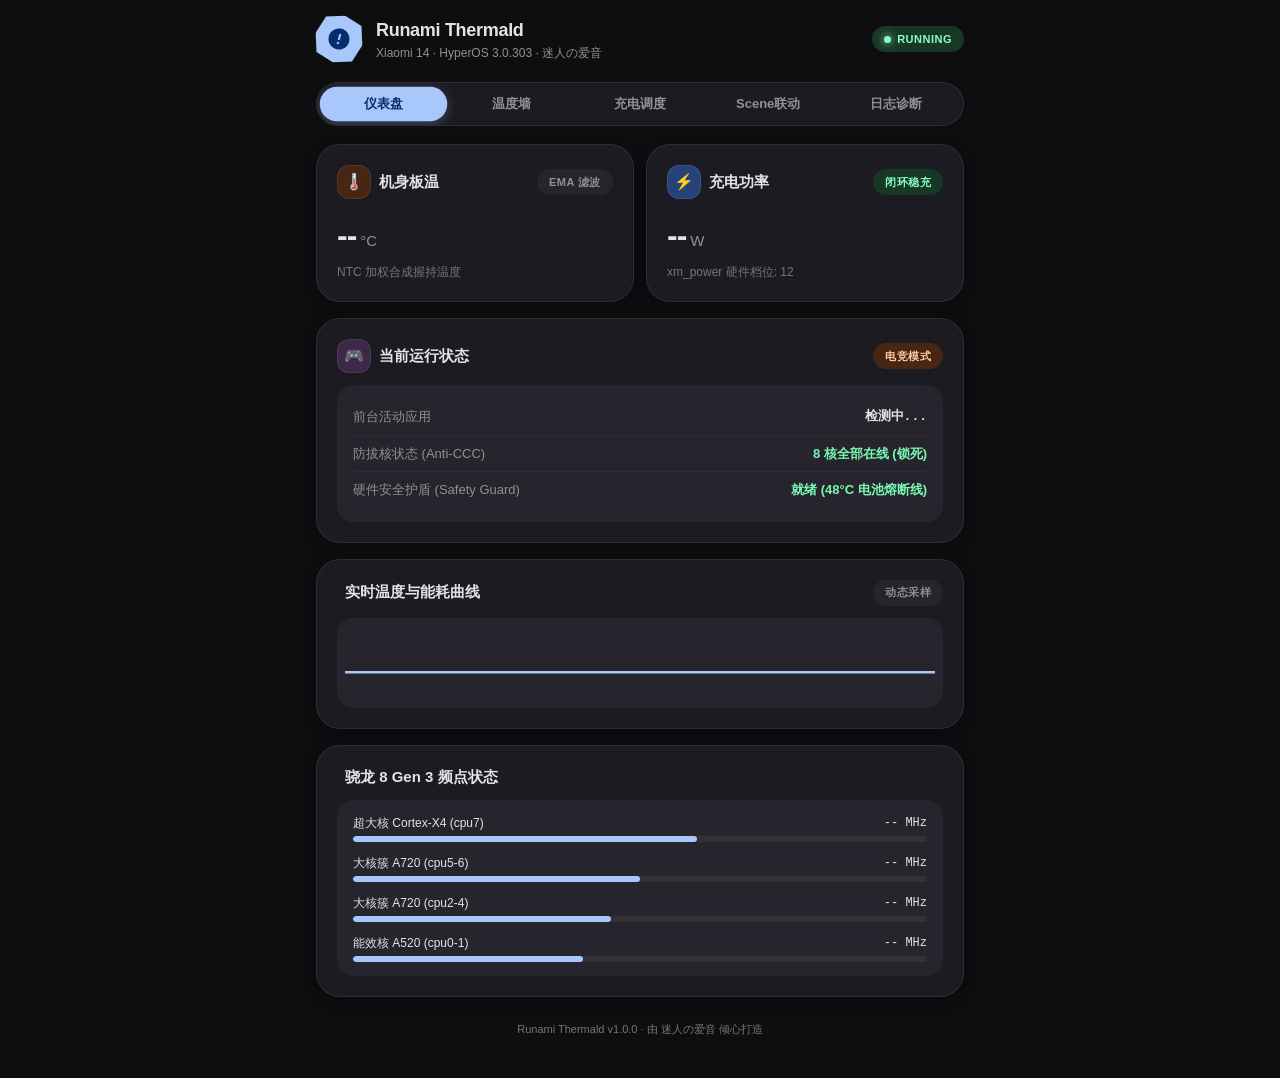
==== webroot/index.html @ 3b826225 "fix: conform to KernelSU webroot standard, update module.prop & README, switch CI to ubuntu-latest w" ====
<!DOCTYPE html>
<html lang="zh-CN">
<head>
  <meta charset="UTF-8">
  <meta name="viewport" content="width=device-width, initial-scale=1.0, maximum-scale=1.0, user-scalable=no, viewport-fit=cover">
  <title>Runami Thermald</title>
  <link rel="stylesheet" href="style.css">
</head>
<body>
  <div class="m3e-shell">
    <!-- 顶栏与品牌区域 -->
    <header class="m3e-header">
      <div class="m3e-brand">
        <div class="m3e-badge active" id="hero-badge">
          <svg class="m3e-icon" viewBox="0 0 24 24" fill="currentColor">
            <path d="M12 2C6.48 2 2 6.48 2 12s4.48 10 10 10 10-4.48 10-10S17.52 2 12 2zm1 15h-2v-2h2v2zm0-4h-2V7h2v6z"/>
          </svg>
        </div>
        <div class="m3e-titles">
          <div class="m3e-app-title">Runami Thermald</div>
          <div class="m3e-app-subtitle">Xiaomi 14 · HyperOS 3.0.303 · 迷人の爱音</div>
        </div>
      </div>
      <div class="m3e-chip ok" id="daemon-chip">
        <span class="m3e-dot"></span>
        <span class="m3e-chip-text" id="daemon-chip-text">RUNNING</span>
      </div>
    </header>

    <!-- M3 Expressive 互联导航药丸组 -->
    <nav class="m3e-connected-group nav-group">
      <button class="m3e-connected-btn active" data-tab="dashboard">仪表盘</button>
      <button class="m3e-connected-btn" data-tab="profiles">温度墙</button>
      <button class="m3e-connected-btn" data-tab="charging">充电调度</button>
      <button class="m3e-connected-btn" data-tab="scene">Scene联动</button>
      <button class="m3e-connected-btn" data-tab="logs">日志诊断</button>
    </nav>

    <!-- 选项卡 1: 仪表盘 -->
    <section class="m3e-tab-content active" id="tab-dashboard">
      <!-- 状态概览多重卡片 -->
      <div class="m3e-grid">
        <div class="m3e-card">
          <div class="m3e-card-header">
            <div class="m3e-badge small warm">🌡️</div>
            <div class="m3e-card-title">机身板温</div>
            <div class="m3e-chip idle" id="board-temp-chip">EMA 滤波</div>
          </div>
          <div class="m3e-metric">
            <span class="m3e-metric-val" id="val-board-temp">--</span>
            <span class="m3e-metric-unit">°C</span>
          </div>
          <div class="m3e-card-sub" id="board-temp-sub">NTC 加权合成握持温度</div>
        </div>

        <div class="m3e-card">
          <div class="m3e-card-header">
            <div class="m3e-badge small blue">⚡</div>
            <div class="m3e-card-title">充电功率</div>
            <div class="m3e-chip ok" id="charge-state-chip">闭环稳充</div>
          </div>
          <div class="m3e-metric">
            <span class="m3e-metric-val" id="val-charge-watts">--</span>
            <span class="m3e-metric-unit">W</span>
          </div>
          <div class="m3e-card-sub" id="charge-gear-sub">xm_power 硬件档位: 12</div>
        </div>
      </div>

      <!-- 实时状态与 Top-App 宽卡片 -->
      <div class="m3e-card">
        <div class="m3e-card-header">
          <div class="m3e-badge small purple">🎮</div>
          <div class="m3e-card-title">当前运行状态</div>
          <div class="m3e-chip warn" id="profile-chip">电竞模式</div>
        </div>
        <div class="m3e-block">
          <div class="m3e-row">
            <span class="m3e-row-label">前台活动应用</span>
            <span class="m3e-row-value mono" id="val-top-app">检测中...</span>
          </div>
          <div class="m3e-row">
            <span class="m3e-row-label">防拔核状态 (Anti-CCC)</span>
            <span class="m3e-row-value ok-text" id="val-cores-status">8 核全部在线 (锁死)</span>
          </div>
          <div class="m3e-row">
            <span class="m3e-row-label">硬件安全护盾 (Safety Guard)</span>
            <span class="m3e-row-value ok-text" id="val-guard-status">就绪 (48°C 电池熔断线)</span>
          </div>
        </div>
      </div>

      <!-- 实时温度与功率动态趋势 -->
      <div class="m3e-card">
        <div class="m3e-card-header">
          <div class="m3e-card-title">实时温度与能耗曲线</div>
          <div class="m3e-chip idle">动态采样</div>
        </div>
        <div class="m3e-chart-container">
          <svg class="m3e-chart" id="trend-chart" viewBox="0 0 300 80" preserveAspectRatio="none">
            <path class="m3e-chart-area" id="chart-area" d="M0,80 L0,50 L300,50 L300,80 Z"/>
            <path class="m3e-chart-line" id="chart-line" d="M0,50 L300,50"/>
          </svg>
        </div>
      </div>

      <!-- CPU 各簇频点监控 -->
      <div class="m3e-card">
        <div class="m3e-card-header">
          <div class="m3e-card-title">骁龙 8 Gen 3 频点状态</div>
        </div>
        <div class="m3e-block">
          <div class="m3e-bar-row">
            <div class="m3e-bar-info">
              <span>超大核 Cortex-X4 (cpu7)</span>
              <span class="mono" id="freq-cpu7">-- MHz</span>
            </div>
            <div class="m3e-progress"><div class="m3e-progress-bar" id="bar-cpu7" style="width: 60%"></div></div>
          </div>
          <div class="m3e-bar-row">
            <div class="m3e-bar-info">
              <span>大核簇 A720 (cpu5-6)</span>
              <span class="mono" id="freq-cpu5">-- MHz</span>
            </div>
            <div class="m3e-progress"><div class="m3e-progress-bar" id="bar-cpu5" style="width: 50%"></div></div>
          </div>
          <div class="m3e-bar-row">
            <div class="m3e-bar-info">
              <span>大核簇 A720 (cpu2-4)</span>
              <span class="mono" id="freq-cpu2">-- MHz</span>
            </div>
            <div class="m3e-progress"><div class="m3e-progress-bar" id="bar-cpu2" style="width: 45%"></div></div>
          </div>
          <div class="m3e-bar-row">
            <div class="m3e-bar-info">
              <span>能效核 A520 (cpu0-1)</span>
              <span class="mono" id="freq-cpu0">-- MHz</span>
            </div>
            <div class="m3e-progress"><div class="m3e-progress-bar" id="bar-cpu0" style="width: 40%"></div></div>
          </div>
        </div>
      </div>
    </section>

    <!-- 选项卡 2: 分态温度墙 -->
    <section class="m3e-tab-content" id="tab-profiles">
      <div class="m3e-card">
        <div class="m3e-card-header">
          <div class="m3e-badge small purple">🛡️</div>
          <div class="m3e-card-title">独立温度墙方案</div>
        </div>
        <p class="m3e-card-desc">为不同屏幕与充电状态定制独立的起降温控阈值，彻底解决传统温控一刀切导致的日常卡顿与发热困境。</p>
        
        <div class="m3e-connected-group profile-select-group">
          <button class="m3e-connected-btn active" data-profile="screen_on_game">游戏独立</button>
          <button class="m3e-connected-btn" data-profile="screen_on_daily">亮屏日常</button>
          <button class="m3e-connected-btn" data-profile="screen_on_charge">亮屏充电</button>
          <button class="m3e-connected-btn" data-profile="screen_off_charge">熄屏快充</button>
          <button class="m3e-connected-btn" data-profile="screen_off_idle">熄屏休眠</button>
        </div>

        <div class="m3e-block" style="margin-top: 16px;">
          <div class="m3e-slider-header">
            <span class="m3e-row-label">起控温度墙阈值 (Trip Temp)</span>
            <span class="m3e-row-value highlight mono" id="profile-trip-display">52 °C</span>
          </div>
          <input type="range" class="m3e-slider" id="profile-trip-slider" min="40" max="55" step="1" value="52">

          <div class="m3e-slider-header" style="margin-top: 14px;">
            <span class="m3e-row-label">解除回差死区 (Clear Hysteresis)</span>
            <span class="m3e-row-value mono" id="profile-hysteresis-display">3 °C</span>
          </div>
          <input type="range" class="m3e-slider" id="profile-hysteresis-slider" min="1" max="5" step="1" value="3">

          <div class="m3e-switch-row" style="margin-top: 16px;">
            <div class="m3e-switch-info">
              <div class="m3e-switch-title">锁定 8 核全在线 (防拔核)</div>
              <div class="m3e-switch-desc">彻底粉碎 50°C 离线超大核与大核的 MONITOR-CCC 逻辑</div>
            </div>
            <label class="m3e-switch">
              <input type="checkbox" id="profile-lock-cores" checked>
              <span class="m3e-slider-pill"></span>
            </label>
          </div>

          <button class="m3e-action-btn primary" id="btn-save-profile" style="margin-top: 20px;">
            保存并热重载到当前方案
          </button>
        </div>
      </div>
    </section>

    <!-- 选项卡 3: 充电调度 -->
    <section class="m3e-tab-content" id="tab-charging">
      <div class="m3e-card">
        <div class="m3e-card-header">
          <div class="m3e-badge small blue">⚡</div>
          <div class="m3e-card-title">xm_power 充电闭环稳充</div>
        </div>
        <p class="m3e-card-desc">接管底层硬件充电档位，解除官方亮屏断崖式降流，通过动态功率闭环将充电速度平稳在指定瓦特区间。</p>

        <div class="m3e-block">
          <div class="m3e-switch-row">
            <div class="m3e-switch-info">
              <div class="m3e-switch-title">启用功率闭环调控</div>
              <div class="m3e-switch-desc">写入 wired_thermal_remove 并微调 wired_ctrl_limit</div>
            </div>
            <label class="m3e-switch">
              <input type="checkbox" id="charge-control-switch" checked>
              <span class="m3e-slider-pill"></span>
            </label>
          </div>

          <div class="m3e-section-title" style="margin-top: 16px;">目标充入功率档位</div>
          <div class="m3e-connected-group wattage-group">
            <button class="m3e-connected-btn" data-watts="18">18W 冰凉</button>
            <button class="m3e-connected-btn" data-watts="27">27W 均衡</button>
            <button class="m3e-connected-btn" data-watts="33">33W 稳充</button>
            <button class="m3e-connected-btn active" data-watts="45">45W 极速</button>
            <button class="m3e-connected-btn" data-watts="67">67W 澎湃</button>
            <button class="m3e-connected-btn" data-watts="90">90W 全速</button>
          </div>

          <div class="m3e-row" style="margin-top: 16px;">
            <span class="m3e-row-label">电池高温退让警戒线</span>
            <span class="m3e-row-value mono">46 °C (自动降档防鼓包)</span>
          </div>
        </div>
      </div>
    </section>

    <!-- 选项卡 4: Scene 游戏联动 -->
    <section class="m3e-tab-content" id="tab-scene">
      <div class="m3e-card">
        <div class="m3e-card-header">
          <div class="m3e-badge small warm">🎮</div>
          <div class="m3e-card-title">Scene 游戏库自动感知</div>
        </div>
        <p class="m3e-card-desc">自动读取 Scene（com.omarea.vtools）的游戏标记，启动游戏瞬间（0.3s内）切入独立电竞温度墙，退出后 5 秒防抖回退。</p>

        <div class="m3e-block">
          <div class="m3e-row">
            <span class="m3e-row-label">Scene 配置路径</span>
            <span class="m3e-row-value mono">shared_prefs/games.xml</span>
          </div>
          <div class="m3e-row">
            <span class="m3e-row-label">当前识别游戏总数</span>
            <span class="m3e-row-value highlight mono" id="scene-game-count">-- 款</span>
          </div>
        </div>

        <div class="m3e-section-title" style="margin-top: 16px;">已激活的游戏列表</div>
        <div class="m3e-chips-cloud" id="scene-games-list">
          <!-- 动态渲染游戏药丸 -->
          <span class="m3e-chip idle">正在读取 Scene 游戏库...</span>
        </div>
      </div>
    </section>

    <!-- 选项卡 5: 日志诊断 -->
    <section class="m3e-tab-content" id="tab-logs">
      <div class="m3e-card">
        <div class="m3e-card-header">
          <div class="m3e-card-title">守护日志与节点诊断</div>
          <button class="m3e-btn-icon" id="btn-refresh-log">🔄</button>
        </div>
        <div class="m3e-terminal" id="log-terminal">
正在读取运行日志...
        </div>
        <div class="m3e-row" style="margin-top: 12px; gap: 8px;">
          <button class="m3e-action-btn secondary" id="btn-diagnose">一键节点自检</button>
          <button class="m3e-action-btn danger" id="btn-restore-stock">紧急恢复官方温控</button>
        </div>
      </div>
    </section>

    <!-- 底部状态与版权 -->
    <footer class="m3e-footer">
      <span>Runami Thermald v1.0.0 · 由 迷人の爱音 倾心打造</span>
    </footer>
  </div>

  <script src="app.js"></script>
</body>
</html>
---- webroot/style.css ----
/* Runami Thermald - Material 3 Expressive (M3E) 专属样式表 */
/* 灵感参考: Google M3 Expressive 规范 & FlClash 架构 */

:root {
  --m3e-spring: cubic-bezier(0.34, 1.56, 0.64, 1);
  --m3e-standard-curve: cubic-bezier(0.2, 0.0, 0, 1.0);
  
  /* M3E 色系 */
  --m3e-bg: #0e0e11;
  --m3e-surface: #141318;
  --m3e-surface-card: #1d1b22;
  --m3e-surface-block: #26242c;
  --m3e-surface-border: rgba(255, 255, 255, 0.08);
  
  --m3e-primary: #a8c7fa;
  --m3e-on-primary: #062e6f;
  --m3e-primary-container: #264379;
  
  --m3e-ok: #79f8b4;
  --m3e-ok-container: #173826;
  --m3e-on-ok-container: #8cfdc0;
  
  --m3e-warn: #ffb68c;
  --m3e-warn-container: #472613;
  --m3e-on-warn-container: #ffcca8;
  
  --m3e-danger: #ffb4ab;
  --m3e-danger-container: #531c19;
  --m3e-on-danger-container: #ffdad6;
  
  --m3e-text-main: #e6e1e5;
  --m3e-text-muted: #938f94;
  --m3e-text-sub: #787579;
  
  --radius-card: 24px;
  --radius-block: 16px;
  --radius-pill: 9999px;
}

* {
  box-sizing: border-box;
  margin: 0;
  padding: 0;
  -webkit-tap-highlight-color: transparent;
  user-select: none;
}

body {
  background-color: var(--m3e-bg);
  color: var(--m3e-text-main);
  font-family: -apple-system, BlinkMacSystemFont, "Segoe UI", Roboto, "PingFang SC", "Noto Sans CJK SC", sans-serif;
  line-height: 1.5;
  font-size: 14px;
  overflow-x: hidden;
}

.mono {
  font-family: "JetBrains Mono", Consolas, monospace;
  font-variant-numeric: tabular-nums;
}

.m3e-shell {
  max-width: 680px;
  margin: 0 auto;
  padding: 16px 16px 40px;
}

/* 顶栏 */
.m3e-header {
  display: flex;
  align-items: center;
  justify-content: space-between;
  margin-bottom: 20px;
}

.m3e-brand {
  display: flex;
  align-items: center;
  gap: 14px;
}

/* M3E 状态形变徽章 (FlClash Cookie-6 形变) */
.m3e-badge {
  width: 46px;
  height: 46px;
  border-radius: 50%;
  background: var(--m3e-surface-card);
  color: var(--m3e-text-muted);
  display: flex;
  align-items: center;
  justify-content: center;
  transition: all 0.4s var(--m3e-spring);
  border: 1px solid var(--m3e-surface-border);
}

.m3e-badge.active {
  background: var(--m3e-primary);
  color: var(--m3e-on-primary);
  /* M3 Expressive Cookie-6 多边形形变 */
  clip-path: polygon(50% 0%, 88% 12%, 100% 50%, 88% 88%, 50% 100%, 12% 88%, 0% 50%, 12% 12%);
  border-radius: 0;
  transform: rotate(15deg) scale(1.05);
  box-shadow: 0 4px 16px rgba(168, 199, 250, 0.35);
}

.m3e-badge.small {
  width: 34px;
  height: 34px;
  font-size: 16px;
  border-radius: 12px;
}
.m3e-badge.small.warm { background: var(--m3e-warn-container); color: var(--m3e-warn); }
.m3e-badge.small.blue { background: var(--m3e-primary-container); color: var(--m3e-primary); }
.m3e-badge.small.purple { background: #3c2949; color: #deb8f5; }

.m3e-icon {
  width: 24px;
  height: 24px;
}

.m3e-app-title {
  font-size: 18px;
  font-weight: 700;
  letter-spacing: -0.3px;
  color: var(--m3e-text-main);
}

.m3e-app-subtitle {
  font-size: 12px;
  color: var(--m3e-text-muted);
}

/* M3E 状态指示胶囊 (DashboardChip) */
.m3e-chip {
  display: inline-flex;
  align-items: center;
  gap: 6px;
  height: 26px;
  padding: 0 12px;
  border-radius: var(--radius-pill);
  font-size: 11px;
  font-weight: 700;
  letter-spacing: 0.5px;
  font-variant-numeric: tabular-nums;
}

.m3e-chip.ok { background: var(--m3e-ok-container); color: var(--m3e-on-ok-container); }
.m3e-chip.warn { background: var(--m3e-warn-container); color: var(--m3e-on-warn-container); }
.m3e-chip.idle { background: var(--m3e-surface-block); color: var(--m3e-text-muted); }

.m3e-dot {
  width: 7px;
  height: 7px;
  border-radius: 50%;
  background-color: currentColor;
  box-shadow: 0 0 8px currentColor;
  animation: pulse-dot 1.8s infinite;
}

@keyframes pulse-dot {
  0%, 100% { opacity: 1; transform: scale(1); }
  50% { opacity: 0.4; transform: scale(0.85); }
}

/* M3 Expressive 互联药丸组 (Connected Pill Group) */
.m3e-connected-group {
  display: flex;
  background: var(--m3e-surface-card);
  border-radius: var(--radius-pill);
  padding: 4px;
  gap: 3px;
  margin-bottom: 18px;
  border: 1px solid var(--m3e-surface-border);
  overflow-x: auto;
  scrollbar-width: none;
}
.m3e-connected-group::-webkit-scrollbar { display: none; }

.m3e-connected-btn {
  flex: 1;
  min-width: fit-content;
  border: none;
  background: transparent;
  color: var(--m3e-text-muted);
  padding: 8px 14px;
  font-size: 13px;
  font-weight: 600;
  border-radius: 8px;
  cursor: pointer;
  white-space: nowrap;
  transition: all 0.25s var(--m3e-standard-curve);
}

.m3e-connected-btn:active {
  transform: scale(0.94);
}

.m3e-connected-btn.active {
  background: var(--m3e-primary);
  color: var(--m3e-on-primary);
  border-radius: var(--radius-pill);
  box-shadow: 0 3px 10px rgba(168, 199, 250, 0.25);
  transform: scale(1.02);
}

/* 卡片布局 (DashboardCard) */
.m3e-card {
  background: var(--m3e-surface-card);
  border-radius: var(--radius-card);
  padding: 20px;
  margin-bottom: 16px;
  border: 1px solid var(--m3e-surface-border);
  box-shadow: 0 4px 16px rgba(0, 0, 0, 0.3);
}

.m3e-grid {
  display: grid;
  grid-template-columns: repeat(2, 1fr);
  gap: 12px;
}

.m3e-card-header {
  display: flex;
  align-items: center;
  justify-content: space-between;
  margin-bottom: 12px;
}

.m3e-card-title {
  font-size: 15px;
  font-weight: 600;
  flex: 1;
  margin-left: 8px;
  color: var(--m3e-text-main);
}

.m3e-card-desc {
  font-size: 12px;
  color: var(--m3e-text-muted);
  margin-bottom: 14px;
  line-height: 1.6;
}

.m3e-metric {
  display: flex;
  align-items: baseline;
  gap: 4px;
  margin-bottom: 4px;
}

.m3e-metric-val {
  font-size: 32px;
  font-weight: 700;
  font-variant-numeric: tabular-nums;
  letter-spacing: -1px;
}

.m3e-metric-unit {
  font-size: 15px;
  color: var(--m3e-text-muted);
  font-weight: 500;
}

.m3e-card-sub {
  font-size: 12px;
  color: var(--m3e-text-sub);
}

/* 卡片内分色阶块 (DashboardBlock) */
.m3e-block {
  background: var(--m3e-surface-block);
  border-radius: var(--radius-block);
  padding: 14px 16px;
}

.m3e-row {
  display: flex;
  align-items: center;
  justify-content: space-between;
  padding: 8px 0;
  border-bottom: 1px solid rgba(255, 255, 255, 0.04);
}
.m3e-row:last-child { border-bottom: none; }

.m3e-row-label { color: var(--m3e-text-muted); font-size: 13px; }
.m3e-row-value { font-weight: 600; font-size: 13px; }
.m3e-row-value.highlight { color: var(--m3e-primary); }
.m3e-row-value.ok-text { color: var(--m3e-ok); }

/* SVG 动态曲线图 */
.m3e-chart-container {
  height: 90px;
  background: var(--m3e-surface-block);
  border-radius: var(--radius-block);
  padding: 8px;
  display: flex;
  align-items: center;
}

.m3e-chart {
  width: 100%;
  height: 100%;
}

.m3e-chart-line {
  fill: none;
  stroke: var(--m3e-primary);
  stroke-width: 2.5;
  stroke-linecap: round;
  transition: d 0.4s ease;
}

.m3e-chart-area {
  fill: url(#chart-gradient);
  opacity: 0.25;
  transition: d 0.4s ease;
}

/* 进度条与频率 */
.m3e-bar-row {
  margin-bottom: 12px;
}
.m3e-bar-row:last-child { margin-bottom: 0; }

.m3e-bar-info {
  display: flex;
  justify-content: space-between;
  font-size: 12px;
  margin-bottom: 4px;
}

.m3e-progress {
  height: 6px;
  background: rgba(255, 255, 255, 0.06);
  border-radius: var(--radius-pill);
  overflow: hidden;
}

.m3e-progress-bar {
  height: 100%;
  background: var(--m3e-primary);
  border-radius: var(--radius-pill);
  transition: width 0.3s ease;
}

/* 滑块与开关 */
.m3e-slider-header {
  display: flex;
  justify-content: space-between;
  align-items: center;
  margin-bottom: 6px;
}

.m3e-slider {
  width: 100%;
  accent-color: var(--m3e-primary);
  height: 8px;
  border-radius: var(--radius-pill);
  background: rgba(255, 255, 255, 0.08);
  outline: none;
  cursor: pointer;
}

.m3e-switch-row {
  display: flex;
  align-items: center;
  justify-content: space-between;
}

.m3e-switch-title { font-size: 14px; font-weight: 600; }
.m3e-switch-desc { font-size: 12px; color: var(--m3e-text-muted); }

.m3e-switch {
  position: relative;
  display: inline-block;
  width: 48px;
  height: 28px;
}

.m3e-switch input { opacity: 0; width: 0; height: 0; }

.m3e-slider-pill {
  position: absolute;
  cursor: pointer;
  inset: 0;
  background-color: var(--m3e-surface-card);
  border: 1px solid var(--m3e-surface-border);
  transition: 0.3s var(--m3e-spring);
  border-radius: var(--radius-pill);
}

.m3e-slider-pill:before {
  position: absolute;
  content: "";
  height: 20px;
  width: 20px;
  left: 3px;
  bottom: 3px;
  background-color: var(--m3e-text-muted);
  transition: 0.3s var(--m3e-spring);
  border-radius: 50%;
}

input:checked + .m3e-slider-pill {
  background-color: var(--m3e-primary);
}

input:checked + .m3e-slider-pill:before {
  transform: translateX(20px);
  background-color: var(--m3e-on-primary);
}

/* 按钮 */
.m3e-action-btn {
  width: 100%;
  padding: 12px 18px;
  border-radius: var(--radius-pill);
  font-size: 14px;
  font-weight: 700;
  border: none;
  cursor: pointer;
  transition: all 0.2s var(--m3e-spring);
}
.m3e-action-btn:active { transform: scale(0.96); }
.m3e-action-btn.primary { background: var(--m3e-primary); color: var(--m3e-on-primary); }
.m3e-action-btn.secondary { background: var(--m3e-surface-block); color: var(--m3e-text-main); }
.m3e-action-btn.danger { background: var(--m3e-danger-container); color: var(--m3e-on-danger-container); }

.m3e-btn-icon {
  background: var(--m3e-surface-block);
  border: none;
  border-radius: 50%;
  width: 32px;
  height: 32px;
  cursor: pointer;
}

/* Scene 游戏药丸云 */
.m3e-chips-cloud {
  display: flex;
  flex-wrap: wrap;
  gap: 8px;
  margin-top: 10px;
}

/* 终端日志 */
.m3e-terminal {
  background: #08080a;
  border-radius: var(--radius-block);
  padding: 12px;
  font-family: "JetBrains Mono", Consolas, monospace;
  font-size: 11px;
  color: #79f8b4;
  height: 220px;
  overflow-y: auto;
  white-space: pre-wrap;
  word-break: break-all;
  border: 1px solid var(--m3e-surface-border);
}

.m3e-tab-content {
  display: none;
}
.m3e-tab-content.active {
  display: block;
  animation: fadeIn 0.25s ease;
}

@keyframes fadeIn {
  from { opacity: 0; transform: translateY(6px); }
  to { opacity: 1; transform: translateY(0); }
}

.m3e-footer {
  text-align: center;
  font-size: 11px;
  color: var(--m3e-text-sub);
  margin-top: 24px;
}
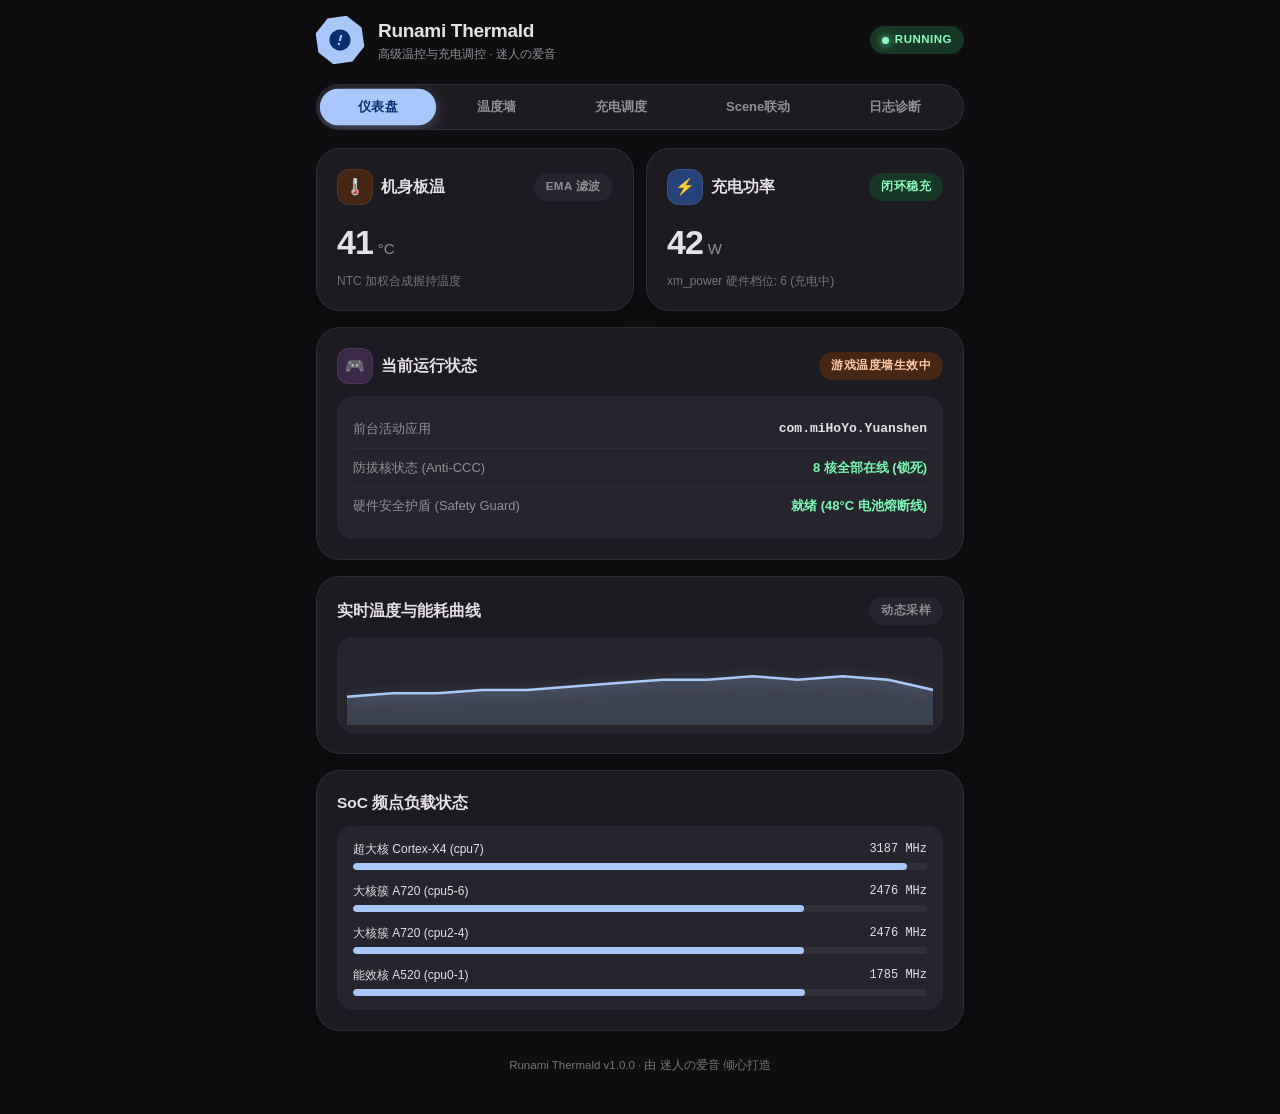
==== commit 591994d8: "fix(webui): fix KernelSU async exec bridge, dynamic Monet coloring, settings persistence, switch shr" ====
--- a/webroot/index.html
+++ b/webroot/index.html
@@ -4,6 +4,9 @@
   <meta charset="UTF-8">
   <meta name="viewport" content="width=device-width, initial-scale=1.0, maximum-scale=1.0, user-scalable=no, viewport-fit=cover">
   <title>Runami Thermald</title>
+  <!-- 引入 KernelSU 原生动态莫奈取色与安全区域内边距 -->
+  <link rel="stylesheet" href="/internal/colors.css">
+  <link rel="stylesheet" href="/internal/insets.css">
   <link rel="stylesheet" href="style.css">
 </head>
 <body>
@@ -18,7 +21,7 @@
         </div>
         <div class="m3e-titles">
           <div class="m3e-app-title">Runami Thermald</div>
-          <div class="m3e-app-subtitle">Xiaomi 14 · HyperOS 3.0.303 · 迷人の爱音</div>
+          <div class="m3e-app-subtitle">高级温控与充电调控 · 迷人の爱音</div>
         </div>
       </div>
       <div class="m3e-chip ok" id="daemon-chip">
@@ -107,7 +110,7 @@
       <!-- CPU 各簇频点监控 -->
       <div class="m3e-card">
         <div class="m3e-card-header">
-          <div class="m3e-card-title">骁龙 8 Gen 3 频点状态</div>
+          <div class="m3e-card-title">SoC 频点负载状态</div>
         </div>
         <div class="m3e-block">
           <div class="m3e-bar-row">
@@ -115,28 +118,28 @@
               <span>超大核 Cortex-X4 (cpu7)</span>
               <span class="mono" id="freq-cpu7">-- MHz</span>
             </div>
-            <div class="m3e-progress"><div class="m3e-progress-bar" id="bar-cpu7" style="width: 60%"></div></div>
+            <div class="m3e-progress"><div class="m3e-progress-bar" id="bar-cpu7" style="width: 50%"></div></div>
           </div>
           <div class="m3e-bar-row">
             <div class="m3e-bar-info">
               <span>大核簇 A720 (cpu5-6)</span>
               <span class="mono" id="freq-cpu5">-- MHz</span>
             </div>
-            <div class="m3e-progress"><div class="m3e-progress-bar" id="bar-cpu5" style="width: 50%"></div></div>
+            <div class="m3e-progress"><div class="m3e-progress-bar" id="bar-cpu5" style="width: 45%"></div></div>
           </div>
           <div class="m3e-bar-row">
             <div class="m3e-bar-info">
               <span>大核簇 A720 (cpu2-4)</span>
               <span class="mono" id="freq-cpu2">-- MHz</span>
             </div>
-            <div class="m3e-progress"><div class="m3e-progress-bar" id="bar-cpu2" style="width: 45%"></div></div>
+            <div class="m3e-progress"><div class="m3e-progress-bar" id="bar-cpu2" style="width: 40%"></div></div>
           </div>
           <div class="m3e-bar-row">
             <div class="m3e-bar-info">
               <span>能效核 A520 (cpu0-1)</span>
               <span class="mono" id="freq-cpu0">-- MHz</span>
             </div>
-            <div class="m3e-progress"><div class="m3e-progress-bar" id="bar-cpu0" style="width: 40%"></div></div>
+            <div class="m3e-progress"><div class="m3e-progress-bar" id="bar-cpu0" style="width: 35%"></div></div>
           </div>
         </div>
       </div>
@@ -164,27 +167,29 @@
             <span class="m3e-row-label">起控温度墙阈值 (Trip Temp)</span>
             <span class="m3e-row-value highlight mono" id="profile-trip-display">52 °C</span>
           </div>
-          <input type="range" class="m3e-slider" id="profile-trip-slider" min="40" max="55" step="1" value="52">
-
-          <div class="m3e-slider-header" style="margin-top: 14px;">
+          <input type="range" class="m3e-slider" id="profile-trip-slider" min="38" max="55" step="1" value="52">
+
+          <div class="m3e-slider-header" style="margin-top: 16px;">
             <span class="m3e-row-label">解除回差死区 (Clear Hysteresis)</span>
             <span class="m3e-row-value mono" id="profile-hysteresis-display">3 °C</span>
           </div>
           <input type="range" class="m3e-slider" id="profile-hysteresis-slider" min="1" max="5" step="1" value="3">
 
-          <div class="m3e-switch-row" style="margin-top: 16px;">
+          <div class="m3e-switch-row" style="margin-top: 18px;">
             <div class="m3e-switch-info">
               <div class="m3e-switch-title">锁定 8 核全在线 (防拔核)</div>
-              <div class="m3e-switch-desc">彻底粉碎 50°C 离线超大核与大核的 MONITOR-CCC 逻辑</div>
-            </div>
-            <label class="m3e-switch">
-              <input type="checkbox" id="profile-lock-cores" checked>
-              <span class="m3e-slider-pill"></span>
-            </label>
-          </div>
-
-          <button class="m3e-action-btn primary" id="btn-save-profile" style="margin-top: 20px;">
-            保存并热重载到当前方案
+              <div class="m3e-switch-desc">彻底粉碎 50°C 离线超大核与大核的 MONITOR-CCC 拔核机制</div>
+            </div>
+            <div class="m3e-switch-wrapper">
+              <label class="m3e-switch">
+                <input type="checkbox" id="profile-lock-cores" checked>
+                <span class="m3e-slider-pill"></span>
+              </label>
+            </div>
+          </div>
+
+          <button class="m3e-action-btn primary" id="btn-save-profile" style="margin-top: 22px;">
+            保存并热重载当前方案
           </button>
         </div>
       </div>
@@ -203,15 +208,17 @@
           <div class="m3e-switch-row">
             <div class="m3e-switch-info">
               <div class="m3e-switch-title">启用功率闭环调控</div>
-              <div class="m3e-switch-desc">写入 wired_thermal_remove 并微调 wired_ctrl_limit</div>
-            </div>
-            <label class="m3e-switch">
-              <input type="checkbox" id="charge-control-switch" checked>
-              <span class="m3e-slider-pill"></span>
-            </label>
-          </div>
-
-          <div class="m3e-section-title" style="margin-top: 16px;">目标充入功率档位</div>
+              <div class="m3e-switch-desc">写入 wired_thermal_remove 并微调 wired_ctrl_limit 硬件档位</div>
+            </div>
+            <div class="m3e-switch-wrapper">
+              <label class="m3e-switch">
+                <input type="checkbox" id="charge-control-switch" checked>
+                <span class="m3e-slider-pill"></span>
+              </label>
+            </div>
+          </div>
+
+          <div class="m3e-section-title" style="margin: 18px 0 10px; font-weight: 600; color: var(--m3e-text-muted);">目标充入功率档位</div>
           <div class="m3e-connected-group wattage-group">
             <button class="m3e-connected-btn" data-watts="18">18W 冰凉</button>
             <button class="m3e-connected-btn" data-watts="27">27W 均衡</button>
@@ -221,7 +228,7 @@
             <button class="m3e-connected-btn" data-watts="90">90W 全速</button>
           </div>
 
-          <div class="m3e-row" style="margin-top: 16px;">
+          <div class="m3e-row" style="margin-top: 14px;">
             <span class="m3e-row-label">电池高温退让警戒线</span>
             <span class="m3e-row-value mono">46 °C (自动降档防鼓包)</span>
           </div>
@@ -249,9 +256,8 @@
           </div>
         </div>
 
-        <div class="m3e-section-title" style="margin-top: 16px;">已激活的游戏列表</div>
+        <div class="m3e-section-title" style="margin: 18px 0 10px; font-weight: 600; color: var(--m3e-text-muted);">已激活的游戏列表</div>
         <div class="m3e-chips-cloud" id="scene-games-list">
-          <!-- 动态渲染游戏药丸 -->
           <span class="m3e-chip idle">正在读取 Scene 游戏库...</span>
         </div>
       </div>
@@ -264,15 +270,16 @@
           <div class="m3e-card-title">守护日志与节点诊断</div>
           <button class="m3e-btn-icon" id="btn-refresh-log">🔄</button>
         </div>
-        <div class="m3e-terminal" id="log-terminal">
-正在读取运行日志...
-        </div>
-        <div class="m3e-row" style="margin-top: 12px; gap: 8px;">
+        <div class="m3e-terminal" id="log-terminal">正在读取运行日志...</div>
+        <div class="m3e-row" style="margin-top: 14px; gap: 10px;">
           <button class="m3e-action-btn secondary" id="btn-diagnose">一键节点自检</button>
           <button class="m3e-action-btn danger" id="btn-restore-stock">紧急恢复官方温控</button>
         </div>
       </div>
     </section>
+
+    <!-- 浮动 Toast 弹窗 (Snackbar) -->
+    <div class="m3e-snackbar" id="m3e-snackbar">已保存并生效</div>
 
     <!-- 底部状态与版权 -->
     <footer class="m3e-footer">
--- a/webroot/style.css
+++ b/webroot/style.css
@@ -1,36 +1,40 @@
 /* Runami Thermald - Material 3 Expressive (M3E) 专属样式表 */
-/* 灵感参考: Google M3 Expressive 规范 & FlClash 架构 */
+/* 灵感参考: Google Material 3 Expressive 规范 & FlClash 架构 */
 
 :root {
   --m3e-spring: cubic-bezier(0.34, 1.56, 0.64, 1);
   --m3e-standard-curve: cubic-bezier(0.2, 0.0, 0, 1.0);
   
-  /* M3E 色系 */
-  --m3e-bg: #0e0e11;
-  --m3e-surface: #141318;
-  --m3e-surface-card: #1d1b22;
-  --m3e-surface-block: #26242c;
-  --m3e-surface-border: rgba(255, 255, 255, 0.08);
-  
-  --m3e-primary: #a8c7fa;
-  --m3e-on-primary: #062e6f;
-  --m3e-primary-container: #264379;
-  
-  --m3e-ok: #79f8b4;
-  --m3e-ok-container: #173826;
-  --m3e-on-ok-container: #8cfdc0;
-  
-  --m3e-warn: #ffb68c;
-  --m3e-warn-container: #472613;
-  --m3e-on-warn-container: #ffcca8;
-  
-  --m3e-danger: #ffb4ab;
-  --m3e-danger-container: #531c19;
-  --m3e-on-danger-container: #ffdad6;
-  
-  --m3e-text-main: #e6e1e5;
-  --m3e-text-muted: #938f94;
-  --m3e-text-sub: #787579;
+  /* 优先对接 KernelSU 动态莫奈取色 (/internal/colors.css)，无动态取色时优雅回退 */
+  --m3e-primary: var(--primary, #a8c7fa);
+  --m3e-on-primary: var(--onPrimary, #062e6f);
+  --m3e-primary-container: var(--primaryContainer, #264379);
+  --m3e-on-primary-container: var(--onPrimaryContainer, #d3e3fd);
+  
+  --m3e-secondary: var(--secondary, #bec6dc);
+  --m3e-secondary-container: var(--secondaryContainer, #3b4858);
+  
+  --m3e-bg: var(--background, #0e0e11);
+  --m3e-surface: var(--surface, #141318);
+  --m3e-surface-card: var(--surfaceContainer, #1d1b22);
+  --m3e-surface-block: var(--surfaceContainerHigh, #26242c);
+  --m3e-surface-border: var(--outlineVariant, rgba(255, 255, 255, 0.08));
+  
+  --m3e-text-main: var(--onSurface, #e6e1e5);
+  --m3e-text-muted: var(--onSurfaceVariant, #938f94);
+  --m3e-text-sub: var(--outline, #787579);
+  
+  --m3e-ok: var(--tertiary, #79f8b4);
+  --m3e-ok-container: var(--tertiaryContainer, #173826);
+  --m3e-on-ok-container: var(--onTertiaryContainer, #8cfdc0);
+  
+  --m3e-warn: var(--error, #ffb68c);
+  --m3e-warn-container: var(--errorContainer, #472613);
+  --m3e-on-warn-container: var(--onErrorContainer, #ffcca8);
+  
+  --m3e-danger: var(--error, #ffb4ab);
+  --m3e-danger-container: var(--errorContainer, #531c19);
+  --m3e-on-danger-container: var(--onErrorContainer, #ffdad6);
   
   --radius-card: 24px;
   --radius-block: 16px;
@@ -52,6 +56,9 @@
   line-height: 1.5;
   font-size: 14px;
   overflow-x: hidden;
+  transition: background-color 0.3s ease, color 0.3s ease;
+  padding-top: var(--inset-top, 0px);
+  padding-bottom: var(--inset-bottom, 0px);
 }
 
 .mono {
@@ -71,43 +78,53 @@
   align-items: center;
   justify-content: space-between;
   margin-bottom: 20px;
+  gap: 12px;
 }
 
 .m3e-brand {
   display: flex;
   align-items: center;
   gap: 14px;
-}
-
-/* M3E 状态形变徽章 (FlClash Cookie-6 形变) */
+  min-width: 0;
+  flex: 1;
+}
+
+/* M3E 状态形变徽章 (FlClash Cookie-6 / Cookie-9 动效形变) */
 .m3e-badge {
-  width: 46px;
-  height: 46px;
+  width: 48px;
+  height: 48px;
+  flex-shrink: 0;
   border-radius: 50%;
   background: var(--m3e-surface-card);
   color: var(--m3e-text-muted);
   display: flex;
   align-items: center;
   justify-content: center;
-  transition: all 0.4s var(--m3e-spring);
+  transition: all 0.45s var(--m3e-spring);
   border: 1px solid var(--m3e-surface-border);
 }
 
 .m3e-badge.active {
   background: var(--m3e-primary);
   color: var(--m3e-on-primary);
-  /* M3 Expressive Cookie-6 多边形形变 */
-  clip-path: polygon(50% 0%, 88% 12%, 100% 50%, 88% 88%, 50% 100%, 12% 88%, 0% 50%, 12% 12%);
+  clip-path: polygon(50% 0%, 85% 15%, 100% 50%, 85% 85%, 50% 100%, 15% 85%, 0% 50%, 15% 15%);
   border-radius: 0;
   transform: rotate(15deg) scale(1.05);
-  box-shadow: 0 4px 16px rgba(168, 199, 250, 0.35);
+  box-shadow: 0 6px 20px rgba(168, 199, 250, 0.35);
+  animation: m3eCookieFloat 3.6s ease-in-out infinite alternate;
+}
+
+@keyframes m3eCookieFloat {
+  0% { transform: rotate(10deg) scale(1.02); }
+  100% { transform: rotate(18deg) scale(1.06); }
 }
 
 .m3e-badge.small {
-  width: 34px;
-  height: 34px;
+  width: 36px;
+  height: 36px;
   font-size: 16px;
   border-radius: 12px;
+  flex-shrink: 0;
 }
 .m3e-badge.small.warm { background: var(--m3e-warn-container); color: var(--m3e-warn); }
 .m3e-badge.small.blue { background: var(--m3e-primary-container); color: var(--m3e-primary); }
@@ -118,16 +135,27 @@
   height: 24px;
 }
 
+.m3e-titles {
+  min-width: 0;
+  flex: 1;
+}
+
 .m3e-app-title {
-  font-size: 18px;
+  font-size: 19px;
   font-weight: 700;
   letter-spacing: -0.3px;
   color: var(--m3e-text-main);
+  white-space: nowrap;
+  overflow: hidden;
+  text-overflow: ellipsis;
 }
 
 .m3e-app-subtitle {
   font-size: 12px;
   color: var(--m3e-text-muted);
+  white-space: nowrap;
+  overflow: hidden;
+  text-overflow: ellipsis;
 }
 
 /* M3E 状态指示胶囊 (DashboardChip) */
@@ -135,13 +163,15 @@
   display: inline-flex;
   align-items: center;
   gap: 6px;
-  height: 26px;
+  height: 28px;
   padding: 0 12px;
   border-radius: var(--radius-pill);
-  font-size: 11px;
+  font-size: 11.5px;
   font-weight: 700;
   letter-spacing: 0.5px;
   font-variant-numeric: tabular-nums;
+  flex-shrink: 0;
+  transition: all 0.25s var(--m3e-spring);
 }
 
 .m3e-chip.ok { background: var(--m3e-ok-container); color: var(--m3e-on-ok-container); }
@@ -159,7 +189,7 @@
 
 @keyframes pulse-dot {
   0%, 100% { opacity: 1; transform: scale(1); }
-  50% { opacity: 0.4; transform: scale(0.85); }
+  50% { opacity: 0.35; transform: scale(0.85); }
 }
 
 /* M3 Expressive 互联药丸组 (Connected Pill Group) */
@@ -168,27 +198,29 @@
   background: var(--m3e-surface-card);
   border-radius: var(--radius-pill);
   padding: 4px;
-  gap: 3px;
+  gap: 4px;
   margin-bottom: 18px;
   border: 1px solid var(--m3e-surface-border);
   overflow-x: auto;
+  -webkit-overflow-scrolling: touch;
   scrollbar-width: none;
 }
 .m3e-connected-group::-webkit-scrollbar { display: none; }
 
 .m3e-connected-btn {
-  flex: 1;
+  flex: 1 0 auto;
   min-width: fit-content;
   border: none;
   background: transparent;
   color: var(--m3e-text-muted);
-  padding: 8px 14px;
+  padding: 9px 15px;
   font-size: 13px;
   font-weight: 600;
-  border-radius: 8px;
+  border-radius: 10px;
   cursor: pointer;
   white-space: nowrap;
-  transition: all 0.25s var(--m3e-standard-curve);
+  text-align: center;
+  transition: all 0.26s var(--m3e-spring);
 }
 
 .m3e-connected-btn:active {
@@ -199,7 +231,7 @@
   background: var(--m3e-primary);
   color: var(--m3e-on-primary);
   border-radius: var(--radius-pill);
-  box-shadow: 0 3px 10px rgba(168, 199, 250, 0.25);
+  box-shadow: 0 4px 14px rgba(168, 199, 250, 0.3);
   transform: scale(1.02);
 }
 
@@ -210,7 +242,12 @@
   padding: 20px;
   margin-bottom: 16px;
   border: 1px solid var(--m3e-surface-border);
-  box-shadow: 0 4px 16px rgba(0, 0, 0, 0.3);
+  box-shadow: 0 4px 20px rgba(0, 0, 0, 0.25);
+  transition: transform 0.24s var(--m3e-spring), border-color 0.25s ease, box-shadow 0.25s ease;
+}
+
+.m3e-card:hover {
+  border-color: rgba(255, 255, 255, 0.14);
 }
 
 .m3e-grid {
@@ -224,18 +261,21 @@
   align-items: center;
   justify-content: space-between;
   margin-bottom: 12px;
+  gap: 8px;
 }
 
 .m3e-card-title {
-  font-size: 15px;
+  font-size: 15.5px;
   font-weight: 600;
   flex: 1;
-  margin-left: 8px;
   color: var(--m3e-text-main);
+  white-space: nowrap;
+  overflow: hidden;
+  text-overflow: ellipsis;
 }
 
 .m3e-card-desc {
-  font-size: 12px;
+  font-size: 12.5px;
   color: var(--m3e-text-muted);
   margin-bottom: 14px;
   line-height: 1.6;
@@ -244,15 +284,21 @@
 .m3e-metric {
   display: flex;
   align-items: baseline;
-  gap: 4px;
+  gap: 5px;
   margin-bottom: 4px;
 }
 
 .m3e-metric-val {
-  font-size: 32px;
+  font-size: 34px;
   font-weight: 700;
   font-variant-numeric: tabular-nums;
   letter-spacing: -1px;
+  transition: color 0.3s ease, text-shadow 0.3s ease;
+}
+
+.m3e-metric-val.pulse {
+  color: var(--m3e-primary);
+  text-shadow: 0 0 14px var(--m3e-primary);
 }
 
 .m3e-metric-unit {
@@ -264,6 +310,9 @@
 .m3e-card-sub {
   font-size: 12px;
   color: var(--m3e-text-sub);
+  white-space: nowrap;
+  overflow: hidden;
+  text-overflow: ellipsis;
 }
 
 /* 卡片内分色阶块 (DashboardBlock) */
@@ -277,22 +326,33 @@
   display: flex;
   align-items: center;
   justify-content: space-between;
-  padding: 8px 0;
+  padding: 9px 0;
   border-bottom: 1px solid rgba(255, 255, 255, 0.04);
+  gap: 12px;
 }
 .m3e-row:last-child { border-bottom: none; }
 
-.m3e-row-label { color: var(--m3e-text-muted); font-size: 13px; }
-.m3e-row-value { font-weight: 600; font-size: 13px; }
+.m3e-row-label {
+  color: var(--m3e-text-muted);
+  font-size: 13px;
+  flex: 1;
+}
+
+.m3e-row-value {
+  font-weight: 600;
+  font-size: 13px;
+  text-align: right;
+  flex-shrink: 0;
+}
 .m3e-row-value.highlight { color: var(--m3e-primary); }
 .m3e-row-value.ok-text { color: var(--m3e-ok); }
 
 /* SVG 动态曲线图 */
 .m3e-chart-container {
-  height: 90px;
+  height: 96px;
   background: var(--m3e-surface-block);
   border-radius: var(--radius-block);
-  padding: 8px;
+  padding: 8px 10px;
   display: flex;
   align-items: center;
 }
@@ -307,13 +367,14 @@
   stroke: var(--m3e-primary);
   stroke-width: 2.5;
   stroke-linecap: round;
-  transition: d 0.4s ease;
+  transition: d 0.35s ease;
+  filter: drop-shadow(0 2px 6px rgba(168, 199, 250, 0.4));
 }
 
 .m3e-chart-area {
-  fill: url(#chart-gradient);
-  opacity: 0.25;
-  transition: d 0.4s ease;
+  fill: var(--m3e-primary);
+  opacity: 0.18;
+  transition: d 0.35s ease;
 }
 
 /* 进度条与频率 */
@@ -326,11 +387,11 @@
   display: flex;
   justify-content: space-between;
   font-size: 12px;
-  margin-bottom: 4px;
+  margin-bottom: 5px;
 }
 
 .m3e-progress {
-  height: 6px;
+  height: 7px;
   background: rgba(255, 255, 255, 0.06);
   border-radius: var(--radius-pill);
   overflow: hidden;
@@ -340,140 +401,269 @@
   height: 100%;
   background: var(--m3e-primary);
   border-radius: var(--radius-pill);
-  transition: width 0.3s ease;
-}
-
-/* 滑块与开关 */
+  transition: width 0.4s var(--m3e-spring);
+}
+
+/* 滑块控制区 */
 .m3e-slider-header {
   display: flex;
   justify-content: space-between;
   align-items: center;
-  margin-bottom: 6px;
+  margin-bottom: 8px;
 }
 
 .m3e-slider {
+  -webkit-appearance: none;
   width: 100%;
-  accent-color: var(--m3e-primary);
-  height: 8px;
+  height: 10px;
   border-radius: var(--radius-pill);
   background: rgba(255, 255, 255, 0.08);
   outline: none;
   cursor: pointer;
-}
-
+  transition: all 0.2s ease;
+}
+
+.m3e-slider::-webkit-slider-thumb {
+  -webkit-appearance: none;
+  width: 26px;
+  height: 26px;
+  border-radius: 50%;
+  background: var(--m3e-primary);
+  cursor: pointer;
+  box-shadow: 0 3px 10px rgba(0, 0, 0, 0.4);
+  transition: transform 0.22s var(--m3e-spring);
+}
+
+.m3e-slider::-webkit-slider-thumb:active {
+  transform: scale(1.22);
+}
+
+/* 开关行与防压缩布局 (修复核心) */
 .m3e-switch-row {
   display: flex;
   align-items: center;
   justify-content: space-between;
-}
-
-.m3e-switch-title { font-size: 14px; font-weight: 600; }
-.m3e-switch-desc { font-size: 12px; color: var(--m3e-text-muted); }
+  gap: 14px;
+}
+
+.m3e-switch-info {
+  flex: 1 1 auto;
+  min-width: 0;
+  word-break: break-word;
+}
+
+.m3e-switch-title {
+  font-size: 14px;
+  font-weight: 600;
+  color: var(--m3e-text-main);
+}
+
+.m3e-switch-desc {
+  font-size: 12px;
+  color: var(--m3e-text-muted);
+  margin-top: 2px;
+  line-height: 1.4;
+}
+
+.m3e-switch-wrapper {
+  flex: 0 0 auto;
+  display: flex;
+  align-items: center;
+  justify-content: flex-end;
+}
 
 .m3e-switch {
   position: relative;
   display: inline-block;
-  width: 48px;
-  height: 28px;
-}
-
-.m3e-switch input { opacity: 0; width: 0; height: 0; }
+  width: 52px;
+  min-width: 52px;
+  height: 32px;
+  min-height: 32px;
+  flex: 0 0 52px; /* 强制锁定固定宽度，彻底避免 flex 挤压变形 */
+}
+
+.m3e-switch input {
+  opacity: 0;
+  width: 0;
+  height: 0;
+}
 
 .m3e-slider-pill {
   position: absolute;
   cursor: pointer;
   inset: 0;
   background-color: var(--m3e-surface-card);
-  border: 1px solid var(--m3e-surface-border);
-  transition: 0.3s var(--m3e-spring);
+  border: 1.5px solid var(--m3e-surface-border);
+  transition: all 0.3s var(--m3e-spring);
   border-radius: var(--radius-pill);
 }
 
 .m3e-slider-pill:before {
   position: absolute;
   content: "";
-  height: 20px;
-  width: 20px;
-  left: 3px;
-  bottom: 3px;
+  height: 22px;
+  width: 22px;
+  left: 4px;
+  bottom: 3.5px;
   background-color: var(--m3e-text-muted);
-  transition: 0.3s var(--m3e-spring);
+  transition: all 0.3s var(--m3e-spring);
   border-radius: 50%;
+  box-shadow: 0 2px 6px rgba(0, 0, 0, 0.35);
 }
 
 input:checked + .m3e-slider-pill {
   background-color: var(--m3e-primary);
+  border-color: var(--m3e-primary);
 }
 
 input:checked + .m3e-slider-pill:before {
   transform: translateX(20px);
   background-color: var(--m3e-on-primary);
-}
-
-/* 按钮 */
+  width: 24px;
+  height: 24px;
+  left: 3px;
+  bottom: 2.5px;
+}
+
+/* 按钮与交互动画 */
 .m3e-action-btn {
   width: 100%;
-  padding: 12px 18px;
-  border-radius: var(--radius-pill);
-  font-size: 14px;
+  padding: 13px 20px;
+  border-radius: var(--radius-pill);
+  font-size: 14.5px;
   font-weight: 700;
   border: none;
   cursor: pointer;
-  transition: all 0.2s var(--m3e-spring);
-}
-.m3e-action-btn:active { transform: scale(0.96); }
-.m3e-action-btn.primary { background: var(--m3e-primary); color: var(--m3e-on-primary); }
-.m3e-action-btn.secondary { background: var(--m3e-surface-block); color: var(--m3e-text-main); }
-.m3e-action-btn.danger { background: var(--m3e-danger-container); color: var(--m3e-on-danger-container); }
+  transition: all 0.22s var(--m3e-spring);
+  box-shadow: 0 4px 12px rgba(0, 0, 0, 0.2);
+}
+
+.m3e-action-btn:active {
+  transform: scale(0.95);
+}
+
+.m3e-action-btn.primary {
+  background: var(--m3e-primary);
+  color: var(--m3e-on-primary);
+}
+
+.m3e-action-btn.secondary {
+  background: var(--m3e-surface-block);
+  color: var(--m3e-text-main);
+  border: 1px solid var(--m3e-surface-border);
+}
+
+.m3e-action-btn.danger {
+  background: var(--m3e-danger-container);
+  color: var(--m3e-on-danger-container);
+}
 
 .m3e-btn-icon {
   background: var(--m3e-surface-block);
-  border: none;
+  border: 1px solid var(--m3e-surface-border);
   border-radius: 50%;
-  width: 32px;
-  height: 32px;
+  width: 34px;
+  height: 34px;
+  display: flex;
+  align-items: center;
+  justify-content: center;
   cursor: pointer;
-}
+  transition: transform 0.25s var(--m3e-spring);
+}
+.m3e-btn-icon:active { transform: rotate(180deg) scale(0.9); }
 
 /* Scene 游戏药丸云 */
 .m3e-chips-cloud {
   display: flex;
   flex-wrap: wrap;
   gap: 8px;
-  margin-top: 10px;
+  margin-top: 12px;
 }
 
 /* 终端日志 */
 .m3e-terminal {
-  background: #08080a;
+  background: #09090c;
   border-radius: var(--radius-block);
-  padding: 12px;
+  padding: 14px;
   font-family: "JetBrains Mono", Consolas, monospace;
-  font-size: 11px;
-  color: #79f8b4;
-  height: 220px;
+  font-size: 11.5px;
+  line-height: 1.5;
+  color: var(--m3e-ok);
+  height: 240px;
   overflow-y: auto;
   white-space: pre-wrap;
   word-break: break-all;
   border: 1px solid var(--m3e-surface-border);
 }
 
+/* 选项卡切换 M3E 入场动效 */
 .m3e-tab-content {
   display: none;
-}
+  opacity: 0;
+}
+
 .m3e-tab-content.active {
   display: block;
-  animation: fadeIn 0.25s ease;
-}
-
-@keyframes fadeIn {
-  from { opacity: 0; transform: translateY(6px); }
-  to { opacity: 1; transform: translateY(0); }
+  animation: m3eTabEnter 0.32s var(--m3e-spring) forwards;
+}
+
+@keyframes m3eTabEnter {
+  from {
+    opacity: 0;
+    transform: translateY(14px) scale(0.985);
+  }
+  to {
+    opacity: 1;
+    transform: translateY(0) scale(1);
+  }
+}
+
+/* 浮动 Toast 弹窗 (Snackbar) */
+.m3e-snackbar {
+  position: fixed;
+  bottom: 24px;
+  left: 50%;
+  transform: translateX(-50%) translateY(80px);
+  background: var(--m3e-primary);
+  color: var(--m3e-on-primary);
+  padding: 11px 24px;
+  border-radius: var(--radius-pill);
+  font-size: 13.5px;
+  font-weight: 700;
+  box-shadow: 0 8px 24px rgba(0, 0, 0, 0.45);
+  opacity: 0;
+  pointer-events: none;
+  transition: all 0.32s var(--m3e-spring);
+  z-index: 999;
+  white-space: nowrap;
+}
+
+.m3e-snackbar.show {
+  transform: translateX(-50%) translateY(0);
+  opacity: 1;
 }
 
 .m3e-footer {
   text-align: center;
-  font-size: 11px;
+  font-size: 11.5px;
   color: var(--m3e-text-sub);
-  margin-top: 24px;
+  margin-top: 26px;
+}
+
+/* 移动端水平自适应与紧凑屏适配 */
+@media (max-width: 480px) {
+  .m3e-shell {
+    padding: 12px 12px 36px;
+  }
+  .m3e-card {
+    padding: 16px;
+    border-radius: 20px;
+  }
+  .m3e-metric-val {
+    font-size: 28px;
+  }
+  .m3e-connected-btn {
+    padding: 8px 11px;
+    font-size: 12px;
+  }
 }
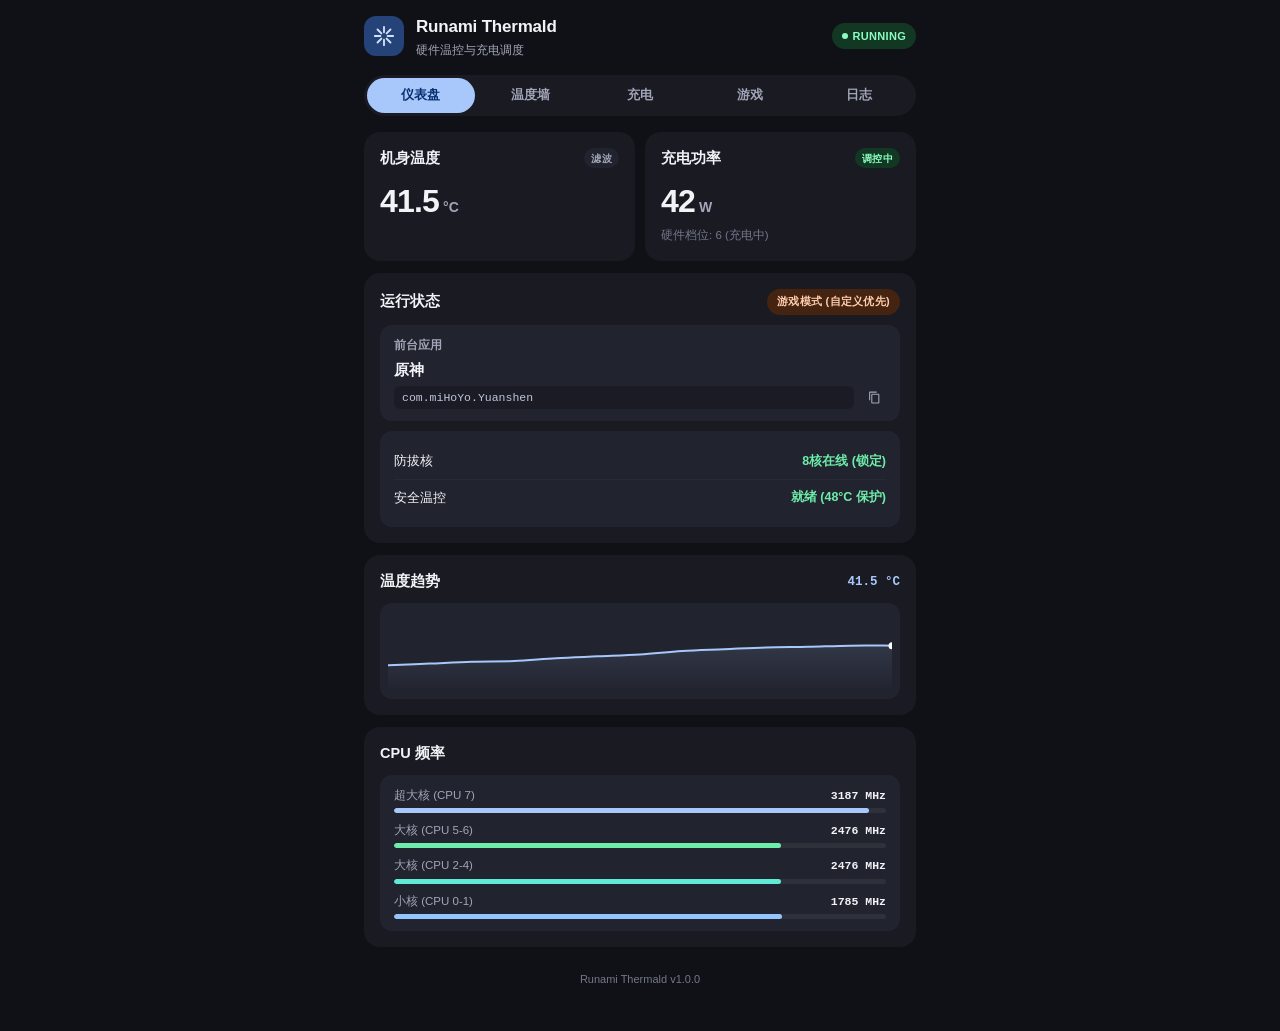
==== commit 84ff9883: "feat(ui): redesign WebUI with custom games search, fix top app IME lock & xm_power node detection - " ====
--- a/webroot/index.html
+++ b/webroot/index.html
@@ -7,21 +7,21 @@
   <!-- 引入 KernelSU 原生动态莫奈取色与安全区域内边距 -->
   <link rel="stylesheet" href="/internal/colors.css">
   <link rel="stylesheet" href="/internal/insets.css">
-  <link rel="stylesheet" href="style.css">
+  <link rel="stylesheet" href="style.css?v=3">
 </head>
 <body>
   <div class="m3e-shell">
     <!-- 顶栏与品牌区域 -->
     <header class="m3e-header">
       <div class="m3e-brand">
-        <div class="m3e-badge active" id="hero-badge">
-          <svg class="m3e-icon" viewBox="0 0 24 24" fill="currentColor">
-            <path d="M12 2C6.48 2 2 6.48 2 12s4.48 10 10 10 10-4.48 10-10S17.52 2 12 2zm1 15h-2v-2h2v2zm0-4h-2V7h2v6z"/>
+        <div class="m3e-badge" id="hero-badge">
+          <svg class="m3e-icon" viewBox="0 0 24 24" fill="none" stroke="currentColor" stroke-width="2" stroke-linecap="round" stroke-linejoin="round">
+            <path d="M12 2v6m0 8v6M4.93 4.93l4.24 4.24m5.66 5.66l4.24 4.24M2 12h6m8 0h6M4.93 19.07l4.24-4.24m5.66-5.66l4.24-4.24"/>
           </svg>
         </div>
         <div class="m3e-titles">
           <div class="m3e-app-title">Runami Thermald</div>
-          <div class="m3e-app-subtitle">高级温控与充电调控 · 迷人の爱音</div>
+          <div class="m3e-app-subtitle">硬件温控与充电调度</div>
         </div>
       </div>
       <div class="m3e-chip ok" id="daemon-chip">
@@ -30,155 +30,209 @@
       </div>
     </header>
 
-    <!-- M3 Expressive 互联导航药丸组 -->
-    <nav class="m3e-connected-group nav-group">
-      <button class="m3e-connected-btn active" data-tab="dashboard">仪表盘</button>
-      <button class="m3e-connected-btn" data-tab="profiles">温度墙</button>
-      <button class="m3e-connected-btn" data-tab="charging">充电调度</button>
-      <button class="m3e-connected-btn" data-tab="scene">Scene联动</button>
-      <button class="m3e-connected-btn" data-tab="logs">日志诊断</button>
+    <!-- 自适应零溢出导航栏 (带平滑滑动指示器) -->
+    <nav class="m3e-connected-group nav-group" id="main-nav" role="tablist">
+      <div class="m3e-nav-indicator" id="nav-indicator"></div>
+      <button class="m3e-connected-btn active" data-tab="dashboard" role="tab" aria-selected="true">
+        <span class="m3e-btn-text">仪表盘</span>
+      </button>
+      <button class="m3e-connected-btn" data-tab="profiles" role="tab" aria-selected="false">
+        <span class="m3e-btn-text">温度墙</span>
+      </button>
+      <button class="m3e-connected-btn" data-tab="charging" role="tab" aria-selected="false">
+        <span class="m3e-btn-text">充电</span>
+      </button>
+      <button class="m3e-connected-btn" data-tab="games" role="tab" aria-selected="false">
+        <span class="m3e-btn-text">游戏</span>
+      </button>
+      <button class="m3e-connected-btn" data-tab="logs" role="tab" aria-selected="false">
+        <span class="m3e-btn-text">日志</span>
+      </button>
     </nav>
 
     <!-- 选项卡 1: 仪表盘 -->
-    <section class="m3e-tab-content active" id="tab-dashboard">
-      <!-- 状态概览多重卡片 -->
+    <section class="m3e-tab-content active" id="tab-dashboard" role="tabpanel">
+      <!-- 核心指标双卡片 (移除边缘阴影/描边与冗余描述) -->
       <div class="m3e-grid">
-        <div class="m3e-card">
-          <div class="m3e-card-header">
-            <div class="m3e-badge small warm">🌡️</div>
-            <div class="m3e-card-title">机身板温</div>
-            <div class="m3e-chip idle" id="board-temp-chip">EMA 滤波</div>
+        <div class="m3e-card metric-card">
+          <div class="m3e-card-header-compact">
+            <span class="m3e-card-title">机身温度</span>
+            <div class="m3e-chip mini idle" id="board-temp-chip">滤波</div>
           </div>
           <div class="m3e-metric">
             <span class="m3e-metric-val" id="val-board-temp">--</span>
             <span class="m3e-metric-unit">°C</span>
           </div>
-          <div class="m3e-card-sub" id="board-temp-sub">NTC 加权合成握持温度</div>
-        </div>
-
-        <div class="m3e-card">
-          <div class="m3e-card-header">
-            <div class="m3e-badge small blue">⚡</div>
-            <div class="m3e-card-title">充电功率</div>
-            <div class="m3e-chip ok" id="charge-state-chip">闭环稳充</div>
+        </div>
+
+        <div class="m3e-card metric-card">
+          <div class="m3e-card-header-compact">
+            <span class="m3e-card-title">充电功率</span>
+            <div class="m3e-chip mini ok" id="charge-state-chip">调控中</div>
           </div>
           <div class="m3e-metric">
             <span class="m3e-metric-val" id="val-charge-watts">--</span>
             <span class="m3e-metric-unit">W</span>
           </div>
-          <div class="m3e-card-sub" id="charge-gear-sub">xm_power 硬件档位: 12</div>
-        </div>
-      </div>
-
-      <!-- 实时状态与 Top-App 宽卡片 -->
-      <div class="m3e-card">
-        <div class="m3e-card-header">
-          <div class="m3e-badge small purple">🎮</div>
-          <div class="m3e-card-title">当前运行状态</div>
+          <div class="m3e-card-sub" id="charge-gear-sub">硬件档位: 12</div>
+        </div>
+      </div>
+
+      <!-- 运行状态卡片 (精简文案，清晰展示前台应用) -->
+      <div class="m3e-card">
+        <div class="m3e-card-header">
+          <span class="m3e-card-title">运行状态</span>
           <div class="m3e-chip warn" id="profile-chip">电竞模式</div>
         </div>
-        <div class="m3e-block">
+
+        <div class="m3e-focus-box">
+          <div class="m3e-focus-header">
+            <span class="m3e-focus-label">前台应用</span>
+          </div>
+          <div class="m3e-focus-content">
+            <div class="m3e-app-friendly" id="val-top-app-friendly">系统桌面</div>
+            <div class="m3e-pkg-row">
+              <code class="m3e-pkg-code mono" id="val-top-app">检测中...</code>
+              <button class="m3e-btn-icon-subtle" id="btn-copy-pkg" title="复制包名">
+                <svg viewBox="0 0 24 24" width="13" height="13" fill="currentColor"><path d="M16 1H4c-1.1 0-2 .9-2 2v14h2V3h12V1zm3 4H8c-1.1 0-2 .9-2 2v14c0 1.1.9 2 2 2h11c1.1 0 2-.9 2-2V7c0-1.1-.9-2-2-2zm0 16H8V7h11v14z"/></svg>
+              </button>
+            </div>
+          </div>
+        </div>
+
+        <div class="m3e-block" style="margin-top: 10px;">
           <div class="m3e-row">
-            <span class="m3e-row-label">前台活动应用</span>
-            <span class="m3e-row-value mono" id="val-top-app">检测中...</span>
+            <span class="m3e-row-label">防拔核</span>
+            <span class="m3e-row-value ok-text" id="val-cores-status">8核在线 (锁定)</span>
           </div>
           <div class="m3e-row">
-            <span class="m3e-row-label">防拔核状态 (Anti-CCC)</span>
-            <span class="m3e-row-value ok-text" id="val-cores-status">8 核全部在线 (锁死)</span>
-          </div>
-          <div class="m3e-row">
-            <span class="m3e-row-label">硬件安全护盾 (Safety Guard)</span>
-            <span class="m3e-row-value ok-text" id="val-guard-status">就绪 (48°C 电池熔断线)</span>
-          </div>
-        </div>
-      </div>
-
-      <!-- 实时温度与功率动态趋势 -->
-      <div class="m3e-card">
-        <div class="m3e-card-header">
-          <div class="m3e-card-title">实时温度与能耗曲线</div>
-          <div class="m3e-chip idle">动态采样</div>
+            <span class="m3e-row-label">安全温控</span>
+            <span class="m3e-row-value ok-text" id="val-guard-status">就绪 (48°C 保护)</span>
+          </div>
+        </div>
+      </div>
+
+      <!-- 温度趋势 (扁平化纯净折线图) -->
+      <div class="m3e-card">
+        <div class="m3e-card-header">
+          <span class="m3e-card-title">温度趋势</span>
+          <span class="m3e-legend-val mono" id="chart-latest-val">-- °C</span>
         </div>
         <div class="m3e-chart-container">
-          <svg class="m3e-chart" id="trend-chart" viewBox="0 0 300 80" preserveAspectRatio="none">
-            <path class="m3e-chart-area" id="chart-area" d="M0,80 L0,50 L300,50 L300,80 Z"/>
-            <path class="m3e-chart-line" id="chart-line" d="M0,50 L300,50"/>
-          </svg>
-        </div>
-      </div>
-
-      <!-- CPU 各簇频点监控 -->
-      <div class="m3e-card">
-        <div class="m3e-card-header">
-          <div class="m3e-card-title">SoC 频点负载状态</div>
+          <canvas class="m3e-canvas-chart" id="trend-canvas"></canvas>
+        </div>
+      </div>
+
+      <!-- CPU 各簇频点 -->
+      <div class="m3e-card">
+        <div class="m3e-card-header">
+          <span class="m3e-card-title">CPU 频率</span>
         </div>
         <div class="m3e-block">
           <div class="m3e-bar-row">
             <div class="m3e-bar-info">
-              <span>超大核 Cortex-X4 (cpu7)</span>
-              <span class="mono" id="freq-cpu7">-- MHz</span>
-            </div>
-            <div class="m3e-progress"><div class="m3e-progress-bar" id="bar-cpu7" style="width: 50%"></div></div>
+              <span class="m3e-bar-name">超大核 (CPU 7)</span>
+              <span class="m3e-bar-val mono" id="freq-cpu7">-- MHz</span>
+            </div>
+            <div class="m3e-progress"><div class="m3e-progress-bar bar-x4" id="bar-cpu7" style="width: 50%"></div></div>
           </div>
           <div class="m3e-bar-row">
             <div class="m3e-bar-info">
-              <span>大核簇 A720 (cpu5-6)</span>
-              <span class="mono" id="freq-cpu5">-- MHz</span>
-            </div>
-            <div class="m3e-progress"><div class="m3e-progress-bar" id="bar-cpu5" style="width: 45%"></div></div>
+              <span class="m3e-bar-name">大核 (CPU 5-6)</span>
+              <span class="m3e-bar-val mono" id="freq-cpu5">-- MHz</span>
+            </div>
+            <div class="m3e-progress"><div class="m3e-progress-bar bar-a720" id="bar-cpu5" style="width: 45%"></div></div>
           </div>
           <div class="m3e-bar-row">
             <div class="m3e-bar-info">
-              <span>大核簇 A720 (cpu2-4)</span>
-              <span class="mono" id="freq-cpu2">-- MHz</span>
-            </div>
-            <div class="m3e-progress"><div class="m3e-progress-bar" id="bar-cpu2" style="width: 40%"></div></div>
+              <span class="m3e-bar-name">大核 (CPU 2-4)</span>
+              <span class="m3e-bar-val mono" id="freq-cpu2">-- MHz</span>
+            </div>
+            <div class="m3e-progress"><div class="m3e-progress-bar bar-a720-low" id="bar-cpu2" style="width: 40%"></div></div>
           </div>
           <div class="m3e-bar-row">
             <div class="m3e-bar-info">
-              <span>能效核 A520 (cpu0-1)</span>
-              <span class="mono" id="freq-cpu0">-- MHz</span>
-            </div>
-            <div class="m3e-progress"><div class="m3e-progress-bar" id="bar-cpu0" style="width: 35%"></div></div>
+              <span class="m3e-bar-name">小核 (CPU 0-1)</span>
+              <span class="m3e-bar-val mono" id="freq-cpu0">-- MHz</span>
+            </div>
+            <div class="m3e-progress"><div class="m3e-progress-bar bar-a520" id="bar-cpu0" style="width: 35%"></div></div>
           </div>
         </div>
       </div>
     </section>
 
     <!-- 选项卡 2: 分态温度墙 -->
-    <section class="m3e-tab-content" id="tab-profiles">
-      <div class="m3e-card">
-        <div class="m3e-card-header">
-          <div class="m3e-badge small purple">🛡️</div>
-          <div class="m3e-card-title">独立温度墙方案</div>
-        </div>
-        <p class="m3e-card-desc">为不同屏幕与充电状态定制独立的起降温控阈值，彻底解决传统温控一刀切导致的日常卡顿与发热困境。</p>
+    <section class="m3e-tab-content" id="tab-profiles" role="tabpanel">
+      <div class="m3e-card">
+        <div class="m3e-card-header">
+          <span class="m3e-card-title">温度墙方案</span>
+        </div>
+        <p class="m3e-card-desc">根据屏幕状态与负载场景切换起控温与回差。</p>
         
-        <div class="m3e-connected-group profile-select-group">
-          <button class="m3e-connected-btn active" data-profile="screen_on_game">游戏独立</button>
-          <button class="m3e-connected-btn" data-profile="screen_on_daily">亮屏日常</button>
-          <button class="m3e-connected-btn" data-profile="screen_on_charge">亮屏充电</button>
-          <button class="m3e-connected-btn" data-profile="screen_off_charge">熄屏快充</button>
-          <button class="m3e-connected-btn" data-profile="screen_off_idle">熄屏休眠</button>
-        </div>
-
-        <div class="m3e-block" style="margin-top: 16px;">
-          <div class="m3e-slider-header">
-            <span class="m3e-row-label">起控温度墙阈值 (Trip Temp)</span>
-            <span class="m3e-row-value highlight mono" id="profile-trip-display">52 °C</span>
-          </div>
-          <input type="range" class="m3e-slider" id="profile-trip-slider" min="38" max="55" step="1" value="52">
-
-          <div class="m3e-slider-header" style="margin-top: 16px;">
-            <span class="m3e-row-label">解除回差死区 (Clear Hysteresis)</span>
-            <span class="m3e-row-value mono" id="profile-hysteresis-display">3 °C</span>
-          </div>
-          <input type="range" class="m3e-slider" id="profile-hysteresis-slider" min="1" max="5" step="1" value="3">
-
+        <div class="m3e-profile-grid profile-select-group">
+          <button class="m3e-profile-pill active" data-profile="screen_on_game">
+            <span class="m3e-pill-title">游戏模式</span>
+            <span class="m3e-pill-temp">52°C</span>
+          </button>
+          <button class="m3e-profile-pill" data-profile="screen_on_daily">
+            <span class="m3e-pill-title">日常亮屏</span>
+            <span class="m3e-pill-temp">46°C</span>
+          </button>
+          <button class="m3e-profile-pill" data-profile="screen_on_charge">
+            <span class="m3e-pill-title">亮屏充电</span>
+            <span class="m3e-pill-temp">44°C</span>
+          </button>
+          <button class="m3e-profile-pill" data-profile="screen_off_charge">
+            <span class="m3e-pill-title">熄屏快充</span>
+            <span class="m3e-pill-temp">45°C</span>
+          </button>
+          <button class="m3e-profile-pill" data-profile="screen_off_idle">
+            <span class="m3e-pill-title">熄屏休眠</span>
+            <span class="m3e-pill-temp">42°C</span>
+          </button>
+        </div>
+
+        <div class="m3e-block" style="margin-top: 14px;">
+          <!-- 起控温度 -->
+          <div class="m3e-slider-wrap">
+            <div class="m3e-slider-header">
+              <span class="m3e-row-label">起控温度</span>
+              <span class="m3e-slider-badge highlight mono" id="profile-trip-display">52 °C</span>
+            </div>
+            <div class="m3e-range-track-container">
+              <input type="range" class="m3e-slider" id="profile-trip-slider" min="38" max="55" step="1" value="52">
+              <div class="m3e-slider-bubble" id="profile-trip-bubble">52°C</div>
+            </div>
+            <div class="m3e-slider-scale">
+              <span>38°C</span>
+              <span>45°C</span>
+              <span>52°C</span>
+              <span>55°C</span>
+            </div>
+          </div>
+
+          <!-- 回差温度 -->
+          <div class="m3e-slider-wrap" style="margin-top: 16px;">
+            <div class="m3e-slider-header">
+              <span class="m3e-row-label">回差温度</span>
+              <span class="m3e-slider-badge mono" id="profile-hysteresis-display">3 °C</span>
+            </div>
+            <div class="m3e-range-track-container">
+              <input type="range" class="m3e-slider" id="profile-hysteresis-slider" min="1" max="5" step="1" value="3">
+              <div class="m3e-slider-bubble" id="profile-hysteresis-bubble">3°C</div>
+            </div>
+            <div class="m3e-slider-scale">
+              <span>1°C (灵敏)</span>
+              <span>3°C (均衡)</span>
+              <span>5°C (迟滞)</span>
+            </div>
+          </div>
+
+          <!-- 锁定 CPU 核心 -->
           <div class="m3e-switch-row" style="margin-top: 18px;">
             <div class="m3e-switch-info">
-              <div class="m3e-switch-title">锁定 8 核全在线 (防拔核)</div>
-              <div class="m3e-switch-desc">彻底粉碎 50°C 离线超大核与大核的 MONITOR-CCC 拔核机制</div>
+              <div class="m3e-switch-title">锁定 CPU 核心在线</div>
+              <div class="m3e-switch-desc">防止系统在高温时拔核 (MONITOR-CCC)</div>
             </div>
             <div class="m3e-switch-wrapper">
               <label class="m3e-switch">
@@ -188,27 +242,26 @@
             </div>
           </div>
 
-          <button class="m3e-action-btn primary" id="btn-save-profile" style="margin-top: 22px;">
-            保存并热重载当前方案
+          <button class="m3e-action-btn primary" id="btn-save-profile" style="margin-top: 20px;">
+            保存并应用
           </button>
         </div>
       </div>
     </section>
 
     <!-- 选项卡 3: 充电调度 -->
-    <section class="m3e-tab-content" id="tab-charging">
-      <div class="m3e-card">
-        <div class="m3e-card-header">
-          <div class="m3e-badge small blue">⚡</div>
-          <div class="m3e-card-title">xm_power 充电闭环稳充</div>
-        </div>
-        <p class="m3e-card-desc">接管底层硬件充电档位，解除官方亮屏断崖式降流，通过动态功率闭环将充电速度平稳在指定瓦特区间。</p>
+    <section class="m3e-tab-content" id="tab-charging" role="tabpanel">
+      <div class="m3e-card">
+        <div class="m3e-card-header">
+          <span class="m3e-card-title">充电调度</span>
+        </div>
+        <p class="m3e-card-desc">接管 xm_power 硬件档位，平稳控制充电功率。</p>
 
         <div class="m3e-block">
           <div class="m3e-switch-row">
             <div class="m3e-switch-info">
-              <div class="m3e-switch-title">启用功率闭环调控</div>
-              <div class="m3e-switch-desc">写入 wired_thermal_remove 并微调 wired_ctrl_limit 硬件档位</div>
+              <div class="m3e-switch-title">启用功率闭环</div>
+              <div class="m3e-switch-desc">写入 wired_thermal_remove 并微调 wired_ctrl_limit</div>
             </div>
             <div class="m3e-switch-wrapper">
               <label class="m3e-switch">
@@ -218,75 +271,104 @@
             </div>
           </div>
 
-          <div class="m3e-section-title" style="margin: 18px 0 10px; font-weight: 600; color: var(--m3e-text-muted);">目标充入功率档位</div>
-          <div class="m3e-connected-group wattage-group">
-            <button class="m3e-connected-btn" data-watts="18">18W 冰凉</button>
-            <button class="m3e-connected-btn" data-watts="27">27W 均衡</button>
-            <button class="m3e-connected-btn" data-watts="33">33W 稳充</button>
-            <button class="m3e-connected-btn active" data-watts="45">45W 极速</button>
-            <button class="m3e-connected-btn" data-watts="67">67W 澎湃</button>
-            <button class="m3e-connected-btn" data-watts="90">90W 全速</button>
+          <div class="m3e-section-title">目标充入功率</div>
+          <div class="m3e-watt-grid wattage-group">
+            <button class="m3e-watt-card" data-watts="18"><span class="m3e-watt-num">18W</span></button>
+            <button class="m3e-watt-card" data-watts="27"><span class="m3e-watt-num">27W</span></button>
+            <button class="m3e-watt-card" data-watts="33"><span class="m3e-watt-num">33W</span></button>
+            <button class="m3e-watt-card active" data-watts="45"><span class="m3e-watt-num">45W</span></button>
+            <button class="m3e-watt-card" data-watts="67"><span class="m3e-watt-num">67W</span></button>
+            <button class="m3e-watt-card" data-watts="90"><span class="m3e-watt-num">90W</span></button>
           </div>
 
           <div class="m3e-row" style="margin-top: 14px;">
-            <span class="m3e-row-label">电池高温退让警戒线</span>
-            <span class="m3e-row-value mono">46 °C (自动降档防鼓包)</span>
-          </div>
-        </div>
-      </div>
-    </section>
-
-    <!-- 选项卡 4: Scene 游戏联动 -->
-    <section class="m3e-tab-content" id="tab-scene">
-      <div class="m3e-card">
-        <div class="m3e-card-header">
-          <div class="m3e-badge small warm">🎮</div>
-          <div class="m3e-card-title">Scene 游戏库自动感知</div>
-        </div>
-        <p class="m3e-card-desc">自动读取 Scene（com.omarea.vtools）的游戏标记，启动游戏瞬间（0.3s内）切入独立电竞温度墙，退出后 5 秒防抖回退。</p>
+            <span class="m3e-row-label">电池高温退让</span>
+            <span class="m3e-row-value warn-text mono">46°C (自动降档)</span>
+          </div>
+        </div>
+      </div>
+    </section>
+
+    <!-- 选项卡 4: 游戏调度 (自定义游戏优先 + Scene 次级备选) -->
+    <section class="m3e-tab-content" id="tab-games" role="tabpanel">
+      <!-- 1. 自定义游戏管理 (最高优先级) -->
+      <div class="m3e-card">
+        <div class="m3e-card-header">
+          <span class="m3e-card-title">自定义游戏</span>
+          <span class="m3e-badge-tag high">高优先级</span>
+        </div>
+        <p class="m3e-card-desc">命中自定义列表时优先切入游戏温度墙，优先级高于 Scene 游戏库。</p>
+
+        <!-- 快捷搜索与添加栏 (仅搜索用户空间应用) -->
+        <div class="m3e-search-container">
+          <div class="m3e-search-row">
+            <svg class="m3e-search-icon" viewBox="0 0 24 24" width="16" height="16" fill="currentColor"><path d="M15.5 14h-.79l-.28-.27A6.471 6.471 0 0 0 16 9.5 6.5 6.5 0 1 0 9.5 16c1.61 0 3.09-.59 4.23-1.57l.27.28v.79l5 4.99L20.49 19l-4.99-5zm-6 0C7.01 14 5 11.99 5 9.5S7.01 5 9.5 5 14 7.01 14 9.5 11.99 14 9.5 14z"/></svg>
+            <input type="text" id="game-search-input" class="m3e-search-input" placeholder="按包名或应用名称搜索用户空间应用..." autocomplete="off">
+            <button class="m3e-btn-add" id="btn-add-game">添加</button>
+          </div>
+          <!-- 实时联想匹配候选列表 -->
+          <div class="m3e-search-dropdown" id="game-search-dropdown"></div>
+        </div>
+
+        <div class="m3e-section-title" style="margin-top: 16px;">
+          <span>已配置游戏</span>
+          <span class="mono" id="custom-game-count" style="font-weight: 700; color: var(--m3e-primary);">0 款</span>
+        </div>
+        <!-- 自定义游戏条目列表 -->
+        <div class="m3e-game-list" id="custom-games-list">
+          <div class="m3e-empty-hint">暂无自定义游戏，可在上方搜索添加</div>
+        </div>
+      </div>
+
+      <!-- 2. Scene 游戏库联动 (次级备选) -->
+      <div class="m3e-card">
+        <div class="m3e-card-header">
+          <span class="m3e-card-title">Scene 游戏库</span>
+          <span class="m3e-badge-tag">次级匹配</span>
+        </div>
+        <p class="m3e-card-desc">自动同步 Scene (games.xml) 标记的游戏列表。</p>
 
         <div class="m3e-block">
           <div class="m3e-row">
-            <span class="m3e-row-label">Scene 配置路径</span>
-            <span class="m3e-row-value mono">shared_prefs/games.xml</span>
-          </div>
-          <div class="m3e-row">
-            <span class="m3e-row-label">当前识别游戏总数</span>
+            <span class="m3e-row-label">Scene 游戏总数</span>
             <span class="m3e-row-value highlight mono" id="scene-game-count">-- 款</span>
           </div>
         </div>
 
-        <div class="m3e-section-title" style="margin: 18px 0 10px; font-weight: 600; color: var(--m3e-text-muted);">已激活的游戏列表</div>
-        <div class="m3e-chips-cloud" id="scene-games-list">
+        <div class="m3e-chips-cloud" id="scene-games-list" style="margin-top: 10px;">
           <span class="m3e-chip idle">正在读取 Scene 游戏库...</span>
         </div>
       </div>
     </section>
 
-    <!-- 选项卡 5: 日志诊断 -->
-    <section class="m3e-tab-content" id="tab-logs">
-      <div class="m3e-card">
-        <div class="m3e-card-header">
-          <div class="m3e-card-title">守护日志与节点诊断</div>
-          <button class="m3e-btn-icon" id="btn-refresh-log">🔄</button>
+    <!-- 选项卡 5: 运行日志 -->
+    <section class="m3e-tab-content" id="tab-logs" role="tabpanel">
+      <div class="m3e-card">
+        <div class="m3e-card-header">
+          <span class="m3e-card-title">运行日志</span>
+          <button class="m3e-btn-icon" id="btn-refresh-log" title="刷新运行日志">
+            <svg viewBox="0 0 24 24" width="16" height="16" fill="currentColor"><path d="M17.65 6.35C16.2 4.9 14.21 4 12 4c-4.42 0-7.99 3.58-7.99 8s3.57 8 7.99 8c3.73 0 6.84-2.55 7.73-6h-2.08c-.82 2.33-3.04 4-5.65 4-3.31 0-6-2.69-6-6s2.69-6 6-6c1.66 0 3.14.69 4.22 1.78L13 11h7V4l-2.35 2.35z"/></svg>
+          </button>
         </div>
         <div class="m3e-terminal" id="log-terminal">正在读取运行日志...</div>
-        <div class="m3e-row" style="margin-top: 14px; gap: 10px;">
-          <button class="m3e-action-btn secondary" id="btn-diagnose">一键节点自检</button>
-          <button class="m3e-action-btn danger" id="btn-restore-stock">紧急恢复官方温控</button>
+        <div class="m3e-grid" style="margin-top: 12px; gap: 8px;">
+          <button class="m3e-action-btn secondary" id="btn-diagnose">节点诊断</button>
+          <button class="m3e-action-btn danger" id="btn-restore-stock">恢复官方温控</button>
         </div>
       </div>
     </section>
 
     <!-- 浮动 Toast 弹窗 (Snackbar) -->
-    <div class="m3e-snackbar" id="m3e-snackbar">已保存并生效</div>
-
-    <!-- 底部状态与版权 -->
+    <div class="m3e-snackbar" id="m3e-snackbar">
+      <span class="m3e-snackbar-text">已保存并生效</span>
+    </div>
+
+    <!-- 底部状态 -->
     <footer class="m3e-footer">
-      <span>Runami Thermald v1.0.0 · 由 迷人の爱音 倾心打造</span>
+      <span>Runami Thermald v1.0.0</span>
     </footer>
   </div>
 
-  <script src="app.js"></script>
+  <script src="app.js?v=5"></script>
 </body>
 </html>
--- a/webroot/style.css
+++ b/webroot/style.css
@@ -1,9 +1,8 @@
-/* Runami Thermald - Material 3 Expressive (M3E) 专属样式表 */
-/* 灵感参考: Google Material 3 Expressive 规范 & FlClash 架构 */
+/* Runami Thermald - Material 3 Expressive (M3E) 纯净实机调优样式表 */
+/* 设计准则: 零描边、零投射阴影、纯净色阶区分、减少AI概念感、遵循Android原生系统质感 */
 
 :root {
-  --m3e-spring: cubic-bezier(0.34, 1.56, 0.64, 1);
-  --m3e-standard-curve: cubic-bezier(0.2, 0.0, 0, 1.0);
+  --m3e-spring: cubic-bezier(0.2, 0.0, 0, 1.0);
   
   /* 优先对接 KernelSU 动态莫奈取色 (/internal/colors.css)，无动态取色时优雅回退 */
   --m3e-primary: var(--primary, #a8c7fa);
@@ -14,30 +13,30 @@
   --m3e-secondary: var(--secondary, #bec6dc);
   --m3e-secondary-container: var(--secondaryContainer, #3b4858);
   
-  --m3e-bg: var(--background, #0e0e11);
-  --m3e-surface: var(--surface, #141318);
-  --m3e-surface-card: var(--surfaceContainer, #1d1b22);
-  --m3e-surface-block: var(--surfaceContainerHigh, #26242c);
-  --m3e-surface-border: var(--outlineVariant, rgba(255, 255, 255, 0.08));
+  /* 纯净自然深色系 (依靠表面色阶区隔，完全摒弃边缘高亮描边与悬浮阴影) */
+  --m3e-bg: var(--background, #101116);
+  --m3e-surface: var(--surface, #14151c);
+  --m3e-surface-card: var(--surfaceContainer, #191a22);
+  --m3e-surface-block: var(--surfaceContainerHigh, #21232e);
   
-  --m3e-text-main: var(--onSurface, #e6e1e5);
-  --m3e-text-muted: var(--onSurfaceVariant, #938f94);
-  --m3e-text-sub: var(--outline, #787579);
+  --m3e-text-main: var(--onSurface, #f2f3f7);
+  --m3e-text-muted: var(--onSurfaceVariant, #a2a6b8);
+  --m3e-text-sub: var(--outline, #73778a);
   
-  --m3e-ok: var(--tertiary, #79f8b4);
-  --m3e-ok-container: var(--tertiaryContainer, #173826);
-  --m3e-on-ok-container: var(--onTertiaryContainer, #8cfdc0);
+  --m3e-ok: var(--tertiary, #6eedaa);
+  --m3e-ok-container: var(--tertiaryContainer, #123824);
+  --m3e-on-ok-container: var(--onTertiaryContainer, #8bfcc0);
   
-  --m3e-warn: var(--error, #ffb68c);
-  --m3e-warn-container: var(--errorContainer, #472613);
-  --m3e-on-warn-container: var(--onErrorContainer, #ffcca8);
+  --m3e-warn: var(--error, #ffb37c);
+  --m3e-warn-container: var(--errorContainer, #442410);
+  --m3e-on-warn-container: var(--onErrorContainer, #ffcdad);
   
   --m3e-danger: var(--error, #ffb4ab);
-  --m3e-danger-container: var(--errorContainer, #531c19);
+  --m3e-danger-container: var(--errorContainer, #4f1816);
   --m3e-on-danger-container: var(--onErrorContainer, #ffdad6);
   
-  --radius-card: 24px;
-  --radius-block: 16px;
+  --radius-card: 16px;
+  --radius-block: 12px;
   --radius-pill: 9999px;
 }
 
@@ -49,90 +48,66 @@
   user-select: none;
 }
 
-body {
+html, body {
+  width: 100%;
+  max-width: 100vw;
+  overflow-x: hidden;
+  touch-action: pan-y;
   background-color: var(--m3e-bg);
   color: var(--m3e-text-main);
   font-family: -apple-system, BlinkMacSystemFont, "Segoe UI", Roboto, "PingFang SC", "Noto Sans CJK SC", sans-serif;
   line-height: 1.5;
   font-size: 14px;
-  overflow-x: hidden;
-  transition: background-color 0.3s ease, color 0.3s ease;
-  padding-top: var(--inset-top, 0px);
-  padding-bottom: var(--inset-bottom, 0px);
+  transition: background-color 0.25s ease, color 0.25s ease;
+  padding-top: var(--inset-top, env(safe-area-inset-top, 0px));
+  padding-bottom: var(--inset-bottom, env(safe-area-inset-bottom, 0px));
 }
 
 .mono {
-  font-family: "JetBrains Mono", Consolas, monospace;
+  font-family: "JetBrains Mono", Consolas, Menlo, monospace;
   font-variant-numeric: tabular-nums;
 }
 
+/* 主容器 */
 .m3e-shell {
-  max-width: 680px;
+  width: 100%;
+  max-width: 580px;
   margin: 0 auto;
-  padding: 16px 16px 40px;
-}
-
-/* 顶栏 */
+  padding: 14px 14px 44px;
+}
+
+/* 顶栏 (去描边、去浮动动画、极简原生质感) */
 .m3e-header {
   display: flex;
   align-items: center;
   justify-content: space-between;
-  margin-bottom: 20px;
+  margin-bottom: 16px;
   gap: 12px;
 }
 
 .m3e-brand {
   display: flex;
   align-items: center;
-  gap: 14px;
+  gap: 12px;
   min-width: 0;
   flex: 1;
 }
 
-/* M3E 状态形变徽章 (FlClash Cookie-6 / Cookie-9 动效形变) */
 .m3e-badge {
-  width: 48px;
-  height: 48px;
+  width: 40px;
+  height: 40px;
   flex-shrink: 0;
-  border-radius: 50%;
-  background: var(--m3e-surface-card);
-  color: var(--m3e-text-muted);
+  border-radius: 12px;
+  background: var(--m3e-primary-container);
+  color: var(--m3e-on-primary-container);
   display: flex;
   align-items: center;
   justify-content: center;
-  transition: all 0.45s var(--m3e-spring);
-  border: 1px solid var(--m3e-surface-border);
-}
-
-.m3e-badge.active {
-  background: var(--m3e-primary);
-  color: var(--m3e-on-primary);
-  clip-path: polygon(50% 0%, 85% 15%, 100% 50%, 85% 85%, 50% 100%, 15% 85%, 0% 50%, 15% 15%);
-  border-radius: 0;
-  transform: rotate(15deg) scale(1.05);
-  box-shadow: 0 6px 20px rgba(168, 199, 250, 0.35);
-  animation: m3eCookieFloat 3.6s ease-in-out infinite alternate;
-}
-
-@keyframes m3eCookieFloat {
-  0% { transform: rotate(10deg) scale(1.02); }
-  100% { transform: rotate(18deg) scale(1.06); }
-}
-
-.m3e-badge.small {
-  width: 36px;
-  height: 36px;
-  font-size: 16px;
-  border-radius: 12px;
-  flex-shrink: 0;
-}
-.m3e-badge.small.warm { background: var(--m3e-warn-container); color: var(--m3e-warn); }
-.m3e-badge.small.blue { background: var(--m3e-primary-container); color: var(--m3e-primary); }
-.m3e-badge.small.purple { background: #3c2949; color: #deb8f5; }
+}
 
 .m3e-icon {
-  width: 24px;
-  height: 24px;
+  width: 22px;
+  height: 22px;
 }
 
 .m3e-titles {
@@ -141,9 +116,9 @@
 }
 
 .m3e-app-title {
-  font-size: 19px;
-  font-weight: 700;
-  letter-spacing: -0.3px;
+  font-size: 17px;
+  font-weight: 700;
+  letter-spacing: -0.2px;
   color: var(--m3e-text-main);
   white-space: nowrap;
   overflow: hidden;
@@ -156,22 +131,28 @@
   white-space: nowrap;
   overflow: hidden;
   text-overflow: ellipsis;
-}
-
-/* M3E 状态指示胶囊 (DashboardChip) */
+  margin-top: 1px;
+}
+
+/* 状态芯片 (去外描边与荧光外发光) */
 .m3e-chip {
   display: inline-flex;
   align-items: center;
-  gap: 6px;
-  height: 28px;
-  padding: 0 12px;
-  border-radius: var(--radius-pill);
-  font-size: 11.5px;
-  font-weight: 700;
-  letter-spacing: 0.5px;
+  gap: 5px;
+  height: 26px;
+  padding: 0 10px;
+  border-radius: var(--radius-pill);
+  font-size: 11px;
+  font-weight: 700;
+  letter-spacing: 0.3px;
   font-variant-numeric: tabular-nums;
   flex-shrink: 0;
-  transition: all 0.25s var(--m3e-spring);
+}
+
+.m3e-chip.mini {
+  height: 20px;
+  padding: 0 7px;
+  font-size: 10px;
 }
 
 .m3e-chip.ok { background: var(--m3e-ok-container); color: var(--m3e-on-ok-container); }
@@ -179,219 +160,294 @@
 .m3e-chip.idle { background: var(--m3e-surface-block); color: var(--m3e-text-muted); }
 
 .m3e-dot {
-  width: 7px;
-  height: 7px;
+  width: 6px;
+  height: 6px;
   border-radius: 50%;
   background-color: currentColor;
-  box-shadow: 0 0 8px currentColor;
-  animation: pulse-dot 1.8s infinite;
-}
-
-@keyframes pulse-dot {
-  0%, 100% { opacity: 1; transform: scale(1); }
-  50% { opacity: 0.35; transform: scale(0.85); }
-}
-
-/* M3 Expressive 互联药丸组 (Connected Pill Group) */
-.m3e-connected-group {
-  display: flex;
+}
+
+/* 标签 Badge */
+.m3e-badge-tag {
+  font-size: 10.5px;
+  font-weight: 600;
+  padding: 2px 7px;
+  border-radius: 6px;
+  background: var(--m3e-surface-block);
+  color: var(--m3e-text-muted);
+}
+.m3e-badge-tag.high {
+  background: var(--m3e-primary-container);
+  color: var(--m3e-on-primary-container);
+}
+
+/* 导航栏 (彻底移除边框描边与外阴影) */
+.m3e-connected-group.nav-group {
+  position: relative;
+  display: flex;
+  width: 100%;
   background: var(--m3e-surface-card);
   border-radius: var(--radius-pill);
-  padding: 4px;
-  gap: 4px;
-  margin-bottom: 18px;
-  border: 1px solid var(--m3e-surface-border);
-  overflow-x: auto;
-  -webkit-overflow-scrolling: touch;
-  scrollbar-width: none;
-}
-.m3e-connected-group::-webkit-scrollbar { display: none; }
+  padding: 3px;
+  gap: 2px;
+  margin-bottom: 16px;
+}
+
+.m3e-nav-indicator {
+  position: absolute;
+  top: 3px;
+  bottom: 3px;
+  left: 0;
+  width: 0;
+  border-radius: var(--radius-pill);
+  background: var(--m3e-primary);
+  transition: transform 0.28s var(--m3e-spring), width 0.28s var(--m3e-spring);
+  z-index: 1;
+  pointer-events: none;
+}
 
 .m3e-connected-btn {
-  flex: 1 0 auto;
-  min-width: fit-content;
+  position: relative;
+  z-index: 2;
+  flex: 1 1 0;
+  min-width: 0;
+  display: flex;
+  align-items: center;
+  justify-content: center;
+  padding: 9px 2px;
   border: none;
   background: transparent;
   color: var(--m3e-text-muted);
-  padding: 9px 15px;
-  font-size: 13px;
+  cursor: pointer;
+  border-radius: var(--radius-pill);
+  transition: color 0.2s ease;
+  font-size: 12.5px;
   font-weight: 600;
-  border-radius: 10px;
-  cursor: pointer;
-  white-space: nowrap;
-  text-align: center;
-  transition: all 0.26s var(--m3e-spring);
-}
-
-.m3e-connected-btn:active {
-  transform: scale(0.94);
+  white-space: nowrap;
+  outline: none;
 }
 
 .m3e-connected-btn.active {
-  background: var(--m3e-primary);
   color: var(--m3e-on-primary);
-  border-radius: var(--radius-pill);
-  box-shadow: 0 4px 14px rgba(168, 199, 250, 0.3);
-  transform: scale(1.02);
-}
-
-/* 卡片布局 (DashboardCard) */
+  font-weight: 700;
+}
+
+/* 卡片系统 (全平坦色阶，无任何描边与阴影) */
 .m3e-card {
   background: var(--m3e-surface-card);
   border-radius: var(--radius-card);
-  padding: 20px;
-  margin-bottom: 16px;
-  border: 1px solid var(--m3e-surface-border);
-  box-shadow: 0 4px 20px rgba(0, 0, 0, 0.25);
-  transition: transform 0.24s var(--m3e-spring), border-color 0.25s ease, box-shadow 0.25s ease;
-}
-
-.m3e-card:hover {
-  border-color: rgba(255, 255, 255, 0.14);
+  padding: 16px;
+  margin-bottom: 12px;
 }
 
 .m3e-grid {
   display: grid;
   grid-template-columns: repeat(2, 1fr);
-  gap: 12px;
+  gap: 10px;
 }
 
 .m3e-card-header {
   display: flex;
   align-items: center;
   justify-content: space-between;
+  margin-bottom: 10px;
+  gap: 8px;
+}
+
+.m3e-card-header-compact {
+  display: flex;
+  align-items: center;
+  justify-content: space-between;
+  margin-bottom: 8px;
+  gap: 6px;
+}
+
+.m3e-card-title {
+  font-size: 14.5px;
+  font-weight: 700;
+  color: var(--m3e-text-main);
+  white-space: nowrap;
+  overflow: hidden;
+  text-overflow: ellipsis;
+}
+
+.m3e-card-desc {
+  font-size: 12px;
+  color: var(--m3e-text-muted);
   margin-bottom: 12px;
+  line-height: 1.5;
+}
+
+/* 核心读数 */
+.m3e-metric {
+  display: flex;
+  align-items: baseline;
+  gap: 4px;
+  margin-bottom: 2px;
+}
+
+.m3e-metric-val {
+  font-size: 32px;
+  font-weight: 700;
+  font-variant-numeric: tabular-nums;
+  letter-spacing: -0.8px;
+  color: var(--m3e-text-main);
+}
+
+.m3e-metric-unit {
+  font-size: 14px;
+  color: var(--m3e-text-muted);
+  font-weight: 600;
+}
+
+.m3e-card-sub {
+  font-size: 11.5px;
+  color: var(--m3e-text-sub);
+  white-space: nowrap;
+  overflow: hidden;
+  text-overflow: ellipsis;
+}
+
+/* 前台应用聚焦卡 */
+.m3e-focus-box {
+  background: var(--m3e-surface-block);
+  border-radius: var(--radius-block);
+  padding: 12px 14px;
+  margin-bottom: 8px;
+}
+
+.m3e-focus-header {
+  display: flex;
+  align-items: center;
+  justify-content: space-between;
+  margin-bottom: 5px;
+}
+
+.m3e-focus-label {
+  font-size: 11.5px;
+  font-weight: 600;
+  color: var(--m3e-text-muted);
+}
+
+.m3e-app-friendly {
+  font-size: 15px;
+  font-weight: 700;
+  color: var(--m3e-text-main);
+  margin-bottom: 4px;
+  white-space: nowrap;
+  overflow: hidden;
+  text-overflow: ellipsis;
+}
+
+.m3e-pkg-row {
+  display: flex;
+  align-items: center;
   gap: 8px;
 }
 
-.m3e-card-title {
-  font-size: 15.5px;
-  font-weight: 600;
+.m3e-pkg-code {
   flex: 1;
-  color: var(--m3e-text-main);
+  font-size: 11.5px;
+  color: var(--m3e-secondary);
+  background: rgba(0, 0, 0, 0.22);
+  padding: 3px 8px;
+  border-radius: 6px;
   white-space: nowrap;
   overflow: hidden;
   text-overflow: ellipsis;
 }
 
-.m3e-card-desc {
-  font-size: 12.5px;
+.m3e-btn-icon-subtle {
+  flex-shrink: 0;
+  width: 24px;
+  height: 24px;
+  border-radius: 6px;
+  border: none;
+  background: transparent;
   color: var(--m3e-text-muted);
-  margin-bottom: 14px;
-  line-height: 1.6;
-}
-
-.m3e-metric {
-  display: flex;
-  align-items: baseline;
-  gap: 5px;
-  margin-bottom: 4px;
-}
-
-.m3e-metric-val {
-  font-size: 34px;
-  font-weight: 700;
-  font-variant-numeric: tabular-nums;
-  letter-spacing: -1px;
-  transition: color 0.3s ease, text-shadow 0.3s ease;
-}
-
-.m3e-metric-val.pulse {
+  display: flex;
+  align-items: center;
+  justify-content: center;
+  cursor: pointer;
+}
+.m3e-btn-icon-subtle:active {
+  background: var(--m3e-primary-container);
   color: var(--m3e-primary);
-  text-shadow: 0 0 14px var(--m3e-primary);
-}
-
-.m3e-metric-unit {
-  font-size: 15px;
-  color: var(--m3e-text-muted);
+}
+
+/* 卡片内部普通块 */
+.m3e-block {
+  background: var(--m3e-surface-block);
+  border-radius: var(--radius-block);
+  padding: 12px 14px;
+}
+
+.m3e-row {
+  display: flex;
+  align-items: center;
+  justify-content: space-between;
+  padding: 8px 0;
+  border-bottom: 1px solid rgba(255, 255, 255, 0.03);
+  gap: 10px;
+}
+.m3e-row:last-child { border-bottom: none; }
+
+.m3e-row-label {
+  color: var(--m3e-text-main);
+  font-size: 13px;
   font-weight: 500;
-}
-
-.m3e-card-sub {
-  font-size: 12px;
-  color: var(--m3e-text-sub);
-  white-space: nowrap;
-  overflow: hidden;
-  text-overflow: ellipsis;
-}
-
-/* 卡片内分色阶块 (DashboardBlock) */
-.m3e-block {
-  background: var(--m3e-surface-block);
-  border-radius: var(--radius-block);
-  padding: 14px 16px;
-}
-
-.m3e-row {
-  display: flex;
-  align-items: center;
-  justify-content: space-between;
-  padding: 9px 0;
-  border-bottom: 1px solid rgba(255, 255, 255, 0.04);
-  gap: 12px;
-}
-.m3e-row:last-child { border-bottom: none; }
-
-.m3e-row-label {
-  color: var(--m3e-text-muted);
-  font-size: 13px;
-  flex: 1;
 }
 
 .m3e-row-value {
   font-weight: 600;
-  font-size: 13px;
+  font-size: 12.5px;
   text-align: right;
   flex-shrink: 0;
 }
 .m3e-row-value.highlight { color: var(--m3e-primary); }
 .m3e-row-value.ok-text { color: var(--m3e-ok); }
-
-/* SVG 动态曲线图 */
+.m3e-row-value.warn-text { color: var(--m3e-warn); }
+
+/* 温度趋势图 (平坦极简，无荧光滤镜) */
 .m3e-chart-container {
   height: 96px;
   background: var(--m3e-surface-block);
   border-radius: var(--radius-block);
-  padding: 8px 10px;
-  display: flex;
-  align-items: center;
-}
-
-.m3e-chart {
+  padding: 6px 8px;
+  position: relative;
+  overflow: hidden;
+}
+
+.m3e-canvas-chart {
   width: 100%;
   height: 100%;
-}
-
-.m3e-chart-line {
-  fill: none;
-  stroke: var(--m3e-primary);
-  stroke-width: 2.5;
-  stroke-linecap: round;
-  transition: d 0.35s ease;
-  filter: drop-shadow(0 2px 6px rgba(168, 199, 250, 0.4));
-}
-
-.m3e-chart-area {
-  fill: var(--m3e-primary);
-  opacity: 0.18;
-  transition: d 0.35s ease;
-}
-
-/* 进度条与频率 */
+  display: block;
+}
+
+.m3e-legend-val {
+  font-size: 12.5px;
+  font-weight: 700;
+  color: var(--m3e-primary);
+}
+
+/* CPU 负载条 */
 .m3e-bar-row {
-  margin-bottom: 12px;
+  margin-bottom: 9px;
 }
 .m3e-bar-row:last-child { margin-bottom: 0; }
 
 .m3e-bar-info {
   display: flex;
   justify-content: space-between;
-  font-size: 12px;
-  margin-bottom: 5px;
-}
+  align-items: baseline;
+  font-size: 11.5px;
+  margin-bottom: 4px;
+}
+
+.m3e-bar-name { color: var(--m3e-text-muted); }
+.m3e-bar-val { color: var(--m3e-text-main); font-weight: 600; }
 
 .m3e-progress {
-  height: 7px;
+  height: 5px;
   background: rgba(255, 255, 255, 0.06);
   border-radius: var(--radius-pill);
   overflow: hidden;
@@ -399,148 +455,247 @@
 
 .m3e-progress-bar {
   height: 100%;
+  border-radius: var(--radius-pill);
+  transition: width 0.35s ease;
+}
+
+.m3e-progress-bar.bar-x4 { background: var(--m3e-primary); }
+.m3e-progress-bar.bar-a720 { background: var(--m3e-ok); }
+.m3e-progress-bar.bar-a720-low { background: #5eead4; }
+.m3e-progress-bar.bar-a520 { background: #93c5fd; }
+
+/* 方案网格选择器 (无描边、无阴影) */
+.m3e-profile-grid {
+  display: grid;
+  grid-template-columns: repeat(3, 1fr);
+  gap: 6px;
+  margin-bottom: 12px;
+}
+
+.m3e-profile-pill {
+  border: none;
+  background: var(--m3e-surface-block);
+  border-radius: 12px;
+  padding: 9px 4px;
+  display: flex;
+  flex-direction: column;
+  align-items: center;
+  justify-content: center;
+  gap: 2px;
+  cursor: pointer;
+  color: var(--m3e-text-muted);
+  outline: none;
+  transition: background-color 0.2s ease, color 0.2s ease;
+}
+
+.m3e-profile-pill:active { transform: scale(0.96); }
+
+.m3e-profile-pill.active {
   background: var(--m3e-primary);
-  border-radius: var(--radius-pill);
-  transition: width 0.4s var(--m3e-spring);
-}
-
-/* 滑块控制区 */
+  color: var(--m3e-on-primary);
+}
+
+.m3e-pill-title {
+  font-size: 12px;
+  font-weight: 600;
+  white-space: nowrap;
+}
+
+.m3e-pill-temp {
+  font-size: 11px;
+  font-family: "JetBrains Mono", Consolas, monospace;
+}
+
+/* 充电 3x2 网格 (无描边、无阴影) */
+.m3e-watt-grid {
+  display: grid;
+  grid-template-columns: repeat(3, 1fr);
+  gap: 6px;
+  margin-top: 8px;
+}
+
+.m3e-watt-card {
+  border: none;
+  background: var(--m3e-surface-block);
+  border-radius: 10px;
+  padding: 10px 4px;
+  display: flex;
+  align-items: center;
+  justify-content: center;
+  cursor: pointer;
+  color: var(--m3e-text-main);
+  outline: none;
+  transition: background-color 0.2s ease, color 0.2s ease;
+}
+
+.m3e-watt-card:active { transform: scale(0.96); }
+
+.m3e-watt-card.active {
+  background: var(--m3e-primary);
+  color: var(--m3e-on-primary);
+}
+
+.m3e-watt-num {
+  font-size: 15px;
+  font-weight: 700;
+  font-family: "JetBrains Mono", Consolas, monospace;
+}
+
+.m3e-section-title {
+  display: flex;
+  align-items: center;
+  justify-content: space-between;
+  margin: 14px 0 8px;
+  font-size: 12.5px;
+  font-weight: 600;
+  color: var(--m3e-text-muted);
+}
+
+/* 滑块组件 */
+.m3e-slider-wrap { width: 100%; }
+
 .m3e-slider-header {
   display: flex;
   justify-content: space-between;
   align-items: center;
   margin-bottom: 8px;
+}
+
+.m3e-slider-badge {
+  font-size: 13px;
+  font-weight: 700;
+  padding: 2px 8px;
+  border-radius: var(--radius-pill);
+  background: var(--m3e-surface-card);
+  color: var(--m3e-text-main);
+}
+.m3e-slider-badge.highlight { color: var(--m3e-primary); }
+
+.m3e-range-track-container {
+  position: relative;
+  width: 100%;
+  display: flex;
+  align-items: center;
 }
 
 .m3e-slider {
   -webkit-appearance: none;
   width: 100%;
-  height: 10px;
+  height: 8px;
   border-radius: var(--radius-pill);
   background: rgba(255, 255, 255, 0.08);
   outline: none;
   cursor: pointer;
-  transition: all 0.2s ease;
 }
 
 .m3e-slider::-webkit-slider-thumb {
   -webkit-appearance: none;
-  width: 26px;
-  height: 26px;
+  width: 22px;
+  height: 22px;
   border-radius: 50%;
   background: var(--m3e-primary);
   cursor: pointer;
-  box-shadow: 0 3px 10px rgba(0, 0, 0, 0.4);
-  transition: transform 0.22s var(--m3e-spring);
-}
-
-.m3e-slider::-webkit-slider-thumb:active {
-  transform: scale(1.22);
-}
-
-/* 开关行与防压缩布局 (修复核心) */
+  border: 2px solid var(--m3e-surface-card);
+}
+
+.m3e-slider-bubble {
+  position: absolute;
+  top: -30px;
+  left: 50%;
+  transform: translateX(-50%) scale(0.85);
+  background: var(--m3e-primary);
+  color: var(--m3e-on-primary);
+  padding: 2px 7px;
+  border-radius: 6px;
+  font-size: 11px;
+  font-weight: 700;
+  font-family: "JetBrains Mono", Consolas, monospace;
+  opacity: 0;
+  pointer-events: none;
+  transition: opacity 0.15s ease, transform 0.15s ease;
+}
+
+.m3e-slider-bubble.visible {
+  opacity: 1;
+  transform: translateX(-50%) scale(1);
+}
+
+.m3e-slider-scale {
+  display: flex;
+  justify-content: space-between;
+  font-size: 10.5px;
+  color: var(--m3e-text-sub);
+  margin-top: 6px;
+  padding: 0 4px;
+}
+
+/* 开关行 (无任何描边与外阴影) */
 .m3e-switch-row {
   display: flex;
   align-items: center;
   justify-content: space-between;
-  gap: 14px;
-}
-
-.m3e-switch-info {
-  flex: 1 1 auto;
-  min-width: 0;
-  word-break: break-word;
-}
-
-.m3e-switch-title {
-  font-size: 14px;
-  font-weight: 600;
-  color: var(--m3e-text-main);
-}
-
-.m3e-switch-desc {
-  font-size: 12px;
-  color: var(--m3e-text-muted);
-  margin-top: 2px;
-  line-height: 1.4;
-}
-
-.m3e-switch-wrapper {
-  flex: 0 0 auto;
-  display: flex;
-  align-items: center;
-  justify-content: flex-end;
-}
-
+  gap: 12px;
+}
+
+.m3e-switch-info { flex: 1 1 auto; min-width: 0; }
+.m3e-switch-title { font-size: 13.5px; font-weight: 600; color: var(--m3e-text-main); }
+.m3e-switch-desc { font-size: 11.5px; color: var(--m3e-text-muted); margin-top: 2px; line-height: 1.4; }
+
+.m3e-switch-wrapper { flex: 0 0 48px; }
 .m3e-switch {
   position: relative;
   display: inline-block;
-  width: 52px;
-  min-width: 52px;
-  height: 32px;
-  min-height: 32px;
-  flex: 0 0 52px; /* 强制锁定固定宽度，彻底避免 flex 挤压变形 */
-}
-
-.m3e-switch input {
-  opacity: 0;
-  width: 0;
-  height: 0;
-}
+  width: 48px;
+  height: 28px;
+}
+.m3e-switch input { opacity: 0; width: 0; height: 0; }
 
 .m3e-slider-pill {
   position: absolute;
   cursor: pointer;
   inset: 0;
   background-color: var(--m3e-surface-card);
-  border: 1.5px solid var(--m3e-surface-border);
-  transition: all 0.3s var(--m3e-spring);
-  border-radius: var(--radius-pill);
+  border-radius: var(--radius-pill);
+  transition: background-color 0.25s ease;
 }
 
 .m3e-slider-pill:before {
   position: absolute;
   content: "";
-  height: 22px;
-  width: 22px;
+  height: 20px;
+  width: 20px;
   left: 4px;
-  bottom: 3.5px;
+  bottom: 4px;
   background-color: var(--m3e-text-muted);
-  transition: all 0.3s var(--m3e-spring);
   border-radius: 50%;
-  box-shadow: 0 2px 6px rgba(0, 0, 0, 0.35);
+  transition: transform 0.25s var(--m3e-spring);
 }
 
 input:checked + .m3e-slider-pill {
   background-color: var(--m3e-primary);
-  border-color: var(--m3e-primary);
 }
 
 input:checked + .m3e-slider-pill:before {
   transform: translateX(20px);
   background-color: var(--m3e-on-primary);
-  width: 24px;
-  height: 24px;
-  left: 3px;
-  bottom: 2.5px;
-}
-
-/* 按钮与交互动画 */
+}
+
+/* 按钮 (无投影、纯平坦色块) */
 .m3e-action-btn {
   width: 100%;
-  padding: 13px 20px;
-  border-radius: var(--radius-pill);
-  font-size: 14.5px;
+  display: inline-flex;
+  align-items: center;
+  justify-content: center;
+  padding: 12px 18px;
+  border-radius: var(--radius-pill);
+  font-size: 13.5px;
   font-weight: 700;
   border: none;
   cursor: pointer;
-  transition: all 0.22s var(--m3e-spring);
-  box-shadow: 0 4px 12px rgba(0, 0, 0, 0.2);
-}
-
-.m3e-action-btn:active {
-  transform: scale(0.95);
-}
+  outline: none;
+  transition: opacity 0.2s ease, transform 0.15s ease;
+}
+.m3e-action-btn:active { transform: scale(0.97); }
 
 .m3e-action-btn.primary {
   background: var(--m3e-primary);
@@ -550,7 +705,6 @@
 .m3e-action-btn.secondary {
   background: var(--m3e-surface-block);
   color: var(--m3e-text-main);
-  border: 1px solid var(--m3e-surface-border);
 }
 
 .m3e-action-btn.danger {
@@ -560,65 +714,242 @@
 
 .m3e-btn-icon {
   background: var(--m3e-surface-block);
-  border: 1px solid var(--m3e-surface-border);
+  border: none;
   border-radius: 50%;
-  width: 34px;
-  height: 34px;
+  width: 30px;
+  height: 30px;
   display: flex;
   align-items: center;
   justify-content: center;
   cursor: pointer;
-  transition: transform 0.25s var(--m3e-spring);
-}
-.m3e-btn-icon:active { transform: rotate(180deg) scale(0.9); }
-
-/* Scene 游戏药丸云 */
+  color: var(--m3e-text-muted);
+}
+.m3e-btn-icon:active { color: var(--m3e-primary); }
+
+/* ========================================================
+   自定义游戏列表与搜索交互组件 (纯净原生 Android 质感)
+   ======================================================== */
+.m3e-search-container {
+  position: relative;
+  width: 100%;
+}
+
+.m3e-search-row {
+  display: flex;
+  align-items: center;
+  gap: 8px;
+  background: var(--m3e-surface-block);
+  border-radius: 12px;
+  padding: 4px 6px 4px 12px;
+}
+
+.m3e-search-icon {
+  color: var(--m3e-text-sub);
+  flex-shrink: 0;
+}
+
+.m3e-search-input {
+  flex: 1;
+  min-width: 0;
+  background: transparent;
+  border: none;
+  outline: none;
+  color: var(--m3e-text-main);
+  font-size: 13px;
+  padding: 6px 0;
+}
+.m3e-search-input::placeholder {
+  color: var(--m3e-text-sub);
+  font-size: 12px;
+}
+
+.m3e-btn-add {
+  flex-shrink: 0;
+  background: var(--m3e-primary);
+  color: var(--m3e-on-primary);
+  border: none;
+  border-radius: 8px;
+  padding: 6px 14px;
+  font-size: 12.5px;
+  font-weight: 700;
+  cursor: pointer;
+  transition: opacity 0.2s ease;
+}
+.m3e-btn-add:active { opacity: 0.8; }
+
+.m3e-search-dropdown {
+  position: absolute;
+  top: calc(100% + 4px);
+  left: 0;
+  right: 0;
+  background: var(--m3e-surface-block);
+  border-radius: 12px;
+  max-height: 240px;
+  overflow-y: auto;
+  z-index: 100;
+  display: none;
+}
+.m3e-search-dropdown.show { display: block; }
+
+.m3e-search-item {
+  display: flex;
+  align-items: center;
+  justify-content: space-between;
+  padding: 10px 12px;
+  border-bottom: 1px solid rgba(255, 255, 255, 0.03);
+  cursor: pointer;
+}
+.m3e-search-item:last-child { border-bottom: none; }
+.m3e-search-item:hover, .m3e-search-item:active {
+  background: rgba(255, 255, 255, 0.04);
+}
+
+.m3e-search-item-info {
+  flex: 1;
+  min-width: 0;
+  display: flex;
+  flex-direction: column;
+}
+
+.m3e-search-item-name {
+  font-size: 13px;
+  font-weight: 600;
+  color: var(--m3e-text-main);
+  white-space: nowrap;
+  overflow: hidden;
+  text-overflow: ellipsis;
+}
+
+.m3e-search-item-pkg {
+  font-size: 11px;
+  color: var(--m3e-text-sub);
+  white-space: nowrap;
+  overflow: hidden;
+  text-overflow: ellipsis;
+}
+
+.m3e-btn-tag {
+  flex-shrink: 0;
+  background: var(--m3e-primary-container);
+  color: var(--m3e-on-primary-container);
+  border: none;
+  border-radius: 6px;
+  padding: 4px 10px;
+  font-size: 11.5px;
+  font-weight: 700;
+  cursor: pointer;
+  margin-left: 8px;
+}
+
+/* 自定义游戏已添加列表 */
+.m3e-game-list {
+  display: flex;
+  flex-direction: column;
+  gap: 6px;
+  margin-top: 6px;
+}
+
+.m3e-game-item {
+  background: var(--m3e-surface-block);
+  border-radius: 12px;
+  padding: 9px 12px;
+  display: flex;
+  align-items: center;
+  justify-content: space-between;
+  gap: 8px;
+}
+
+.m3e-game-item-info {
+  flex: 1;
+  min-width: 0;
+  display: flex;
+  flex-direction: column;
+}
+
+.m3e-game-item-name {
+  font-size: 13px;
+  font-weight: 600;
+  color: var(--m3e-text-main);
+  white-space: nowrap;
+  overflow: hidden;
+  text-overflow: ellipsis;
+}
+
+.m3e-game-item-pkg {
+  font-size: 11px;
+  color: var(--m3e-text-sub);
+  white-space: nowrap;
+  overflow: hidden;
+  text-overflow: ellipsis;
+}
+
+.m3e-btn-remove {
+  background: transparent;
+  color: var(--m3e-danger);
+  border: none;
+  font-size: 12px;
+  font-weight: 600;
+  padding: 4px 8px;
+  cursor: pointer;
+  border-radius: 6px;
+  flex-shrink: 0;
+}
+.m3e-btn-remove:active {
+  background: var(--m3e-danger-container);
+}
+
+.m3e-empty-hint {
+  padding: 16px 12px;
+  text-align: center;
+  font-size: 12px;
+  color: var(--m3e-text-sub);
+}
+
+/* Scene 游戏药丸 */
 .m3e-chips-cloud {
   display: flex;
   flex-wrap: wrap;
-  gap: 8px;
-  margin-top: 12px;
-}
-
-/* 终端日志 */
+  gap: 6px;
+}
+
+/* 控制台日志卡片 (去描边) */
 .m3e-terminal {
-  background: #09090c;
+  background: #08090d;
   border-radius: var(--radius-block);
-  padding: 14px;
+  padding: 12px;
   font-family: "JetBrains Mono", Consolas, monospace;
-  font-size: 11.5px;
+  font-size: 11px;
   line-height: 1.5;
-  color: var(--m3e-ok);
-  height: 240px;
+  color: #7ef2b6;
+  height: 220px;
   overflow-y: auto;
   white-space: pre-wrap;
   word-break: break-all;
-  border: 1px solid var(--m3e-surface-border);
-}
-
-/* 选项卡切换 M3E 入场动效 */
-.m3e-tab-content {
-  display: none;
-  opacity: 0;
-}
-
-.m3e-tab-content.active {
-  display: block;
-  animation: m3eTabEnter 0.32s var(--m3e-spring) forwards;
-}
-
-@keyframes m3eTabEnter {
-  from {
-    opacity: 0;
-    transform: translateY(14px) scale(0.985);
-  }
-  to {
-    opacity: 1;
-    transform: translateY(0) scale(1);
-  }
-}
-
-/* 浮动 Toast 弹窗 (Snackbar) */
+}
+
+/* 页面切换动画 */
+.m3e-tab-content { display: none; opacity: 0; }
+.m3e-tab-content.active { display: block; opacity: 1; }
+
+.m3e-tab-content.slide-left {
+  animation: m3eTabSlideLeft 0.28s var(--m3e-spring) forwards;
+}
+
+.m3e-tab-content.slide-right {
+  animation: m3eTabSlideRight 0.28s var(--m3e-spring) forwards;
+}
+
+@keyframes m3eTabSlideLeft {
+  from { opacity: 0; transform: translateX(14px); }
+  to { opacity: 1; transform: translateX(0); }
+}
+
+@keyframes m3eTabSlideRight {
+  from { opacity: 0; transform: translateX(-14px); }
+  to { opacity: 1; transform: translateX(0); }
+}
+
+/* Toast 提示 (纯净悬浮条) */
 .m3e-snackbar {
   position: fixed;
   bottom: 24px;
@@ -626,16 +957,16 @@
   transform: translateX(-50%) translateY(80px);
   background: var(--m3e-primary);
   color: var(--m3e-on-primary);
-  padding: 11px 24px;
-  border-radius: var(--radius-pill);
-  font-size: 13.5px;
-  font-weight: 700;
-  box-shadow: 0 8px 24px rgba(0, 0, 0, 0.45);
+  padding: 9px 20px;
+  border-radius: var(--radius-pill);
+  font-size: 13px;
+  font-weight: 700;
   opacity: 0;
   pointer-events: none;
-  transition: all 0.32s var(--m3e-spring);
+  transition: all 0.3s var(--m3e-spring);
   z-index: 999;
   white-space: nowrap;
+  box-shadow: 0 4px 16px rgba(0, 0, 0, 0.45);
 }
 
 .m3e-snackbar.show {
@@ -645,25 +976,17 @@
 
 .m3e-footer {
   text-align: center;
-  font-size: 11.5px;
+  font-size: 11px;
   color: var(--m3e-text-sub);
-  margin-top: 26px;
-}
-
-/* 移动端水平自适应与紧凑屏适配 */
+  margin-top: 24px;
+}
+
+/* 移动端微调 */
 @media (max-width: 480px) {
-  .m3e-shell {
-    padding: 12px 12px 36px;
-  }
-  .m3e-card {
-    padding: 16px;
-    border-radius: 20px;
-  }
-  .m3e-metric-val {
-    font-size: 28px;
-  }
-  .m3e-connected-btn {
-    padding: 8px 11px;
-    font-size: 12px;
-  }
+  .m3e-shell { padding: 10px 10px 36px; }
+  .m3e-card { padding: 14px; border-radius: 14px; }
+  .m3e-metric-val { font-size: 28px; }
+  .m3e-connected-btn { padding: 8px 1px; font-size: 12px; }
+  .m3e-profile-pill { padding: 8px 4px; }
+  .m3e-pill-title { font-size: 11.5px; }
 }
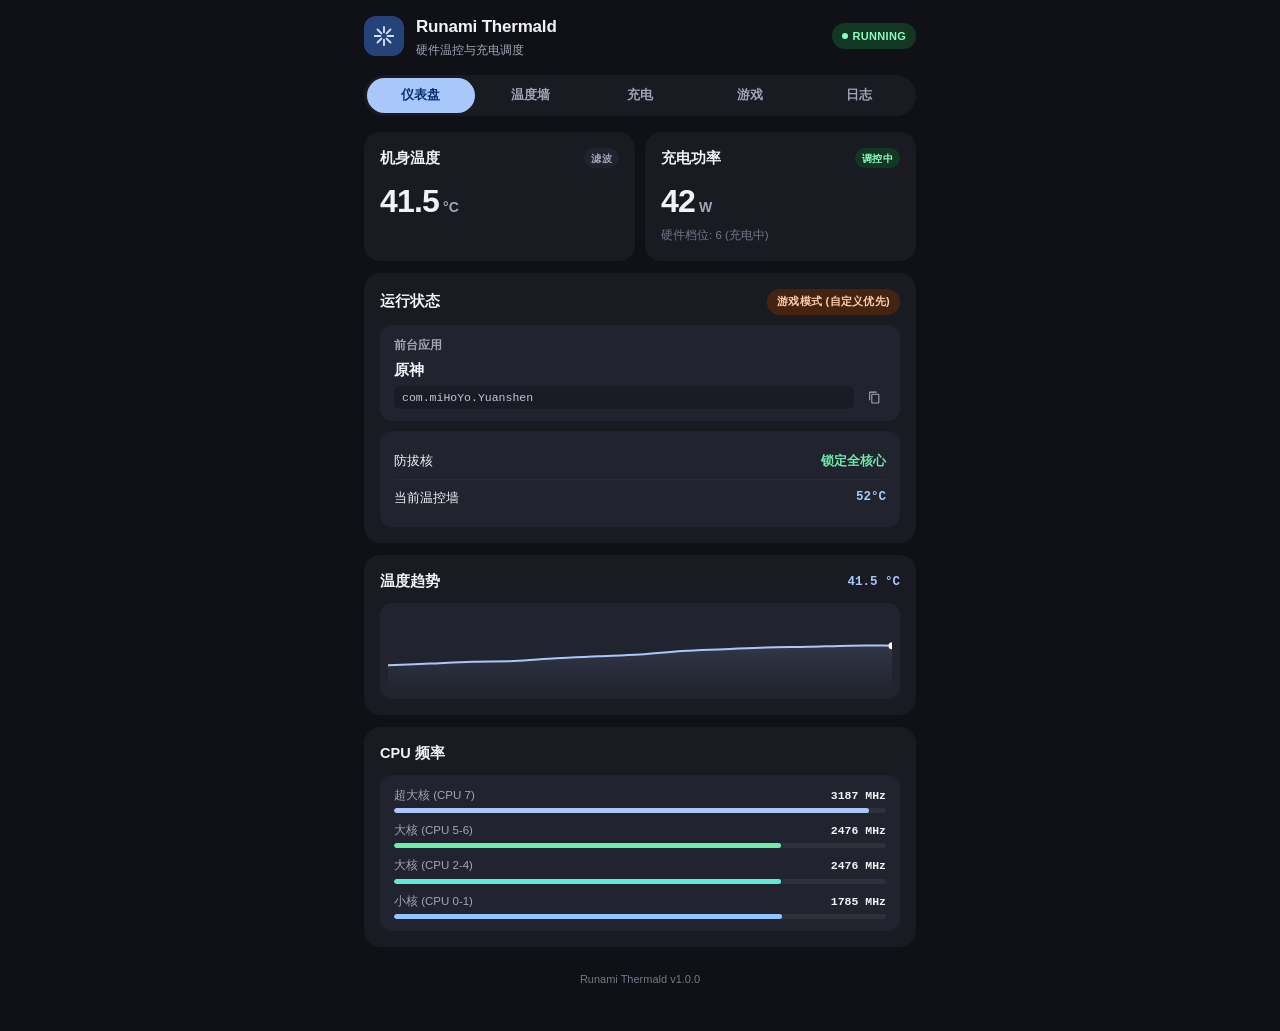
==== commit eef762e4: "feat(ui): improve slider contrast, clean preset games, and refine status indicators - Enhance slider" ====
--- a/webroot/index.html
+++ b/webroot/index.html
@@ -7,7 +7,7 @@
   <!-- 引入 KernelSU 原生动态莫奈取色与安全区域内边距 -->
   <link rel="stylesheet" href="/internal/colors.css">
   <link rel="stylesheet" href="/internal/insets.css">
-  <link rel="stylesheet" href="style.css?v=3">
+  <link rel="stylesheet" href="style.css?v=4">
 </head>
 <body>
   <div class="m3e-shell">
@@ -103,11 +103,11 @@
         <div class="m3e-block" style="margin-top: 10px;">
           <div class="m3e-row">
             <span class="m3e-row-label">防拔核</span>
-            <span class="m3e-row-value ok-text" id="val-cores-status">8核在线 (锁定)</span>
+            <span class="m3e-row-value ok-text" id="val-cores-status">锁定全核心</span>
           </div>
           <div class="m3e-row">
-            <span class="m3e-row-label">安全温控</span>
-            <span class="m3e-row-value ok-text" id="val-guard-status">就绪 (48°C 保护)</span>
+            <span class="m3e-row-label">当前温控墙</span>
+            <span class="m3e-row-value highlight mono" id="val-thermal-wall">-- °C</span>
           </div>
         </div>
       </div>
@@ -369,6 +369,6 @@
     </footer>
   </div>
 
-  <script src="app.js?v=5"></script>
+  <script src="app.js?v=6"></script>
 </body>
 </html>
--- a/webroot/style.css
+++ b/webroot/style.css
@@ -406,6 +406,7 @@
 .m3e-row-value.highlight { color: var(--m3e-primary); }
 .m3e-row-value.ok-text { color: var(--m3e-ok); }
 .m3e-row-value.warn-text { color: var(--m3e-warn); }
+.m3e-row-value.muted-text { color: var(--m3e-text-muted); }
 
 /* 温度趋势图 (平坦极简，无荧光滤镜) */
 .m3e-chart-container {
@@ -551,7 +552,7 @@
   color: var(--m3e-text-muted);
 }
 
-/* 滑块组件 */
+/* 滑块组件 (高对比度原生 Material 3 规范) */
 .m3e-slider-wrap { width: 100%; }
 
 .m3e-slider-header {
@@ -564,48 +565,78 @@
 .m3e-slider-badge {
   font-size: 13px;
   font-weight: 700;
-  padding: 2px 8px;
+  padding: 3px 10px;
   border-radius: var(--radius-pill);
   background: var(--m3e-surface-card);
   color: var(--m3e-text-main);
 }
-.m3e-slider-badge.highlight { color: var(--m3e-primary); }
+.m3e-slider-badge.highlight {
+  background: var(--m3e-primary-container);
+  color: var(--m3e-on-primary-container);
+}
 
 .m3e-range-track-container {
   position: relative;
   width: 100%;
   display: flex;
   align-items: center;
+  padding: 6px 0;
 }
 
 .m3e-slider {
   -webkit-appearance: none;
+  appearance: none;
   width: 100%;
-  height: 8px;
+  height: 10px;
   border-radius: var(--radius-pill);
-  background: rgba(255, 255, 255, 0.08);
+  background: linear-gradient(
+    to right,
+    var(--m3e-primary) 0%,
+    var(--m3e-primary) var(--slider-pct, 50%),
+    rgba(255, 255, 255, 0.24) var(--slider-pct, 50%),
+    rgba(255, 255, 255, 0.24) 100%
+  );
   outline: none;
   cursor: pointer;
+  margin: 0;
+  border: none;
 }
 
 .m3e-slider::-webkit-slider-thumb {
   -webkit-appearance: none;
-  width: 22px;
-  height: 22px;
+  appearance: none;
+  width: 24px;
+  height: 24px;
   border-radius: 50%;
   background: var(--m3e-primary);
   cursor: pointer;
-  border: 2px solid var(--m3e-surface-card);
+  border: 3px solid var(--m3e-surface-block);
+  box-shadow: 0 0 0 1px rgba(255, 255, 255, 0.25);
+  transition: transform 0.15s ease;
+}
+
+.m3e-slider::-webkit-slider-thumb:active {
+  transform: scale(1.15);
+}
+
+.m3e-slider::-moz-range-thumb {
+  width: 24px;
+  height: 24px;
+  border-radius: 50%;
+  background: var(--m3e-primary);
+  cursor: pointer;
+  border: 3px solid var(--m3e-surface-block);
+  box-shadow: 0 0 0 1px rgba(255, 255, 255, 0.25);
 }
 
 .m3e-slider-bubble {
   position: absolute;
-  top: -30px;
+  top: -28px;
   left: 50%;
   transform: translateX(-50%) scale(0.85);
   background: var(--m3e-primary);
   color: var(--m3e-on-primary);
-  padding: 2px 7px;
+  padding: 3px 8px;
   border-radius: 6px;
   font-size: 11px;
   font-weight: 700;
@@ -613,6 +644,7 @@
   opacity: 0;
   pointer-events: none;
   transition: opacity 0.15s ease, transform 0.15s ease;
+  z-index: 10;
 }
 
 .m3e-slider-bubble.visible {
@@ -623,10 +655,11 @@
 .m3e-slider-scale {
   display: flex;
   justify-content: space-between;
-  font-size: 10.5px;
-  color: var(--m3e-text-sub);
+  font-size: 11px;
+  color: var(--m3e-text-muted);
   margin-top: 6px;
   padding: 0 4px;
+  font-weight: 500;
 }
 
 /* 开关行 (无任何描边与外阴影) */
